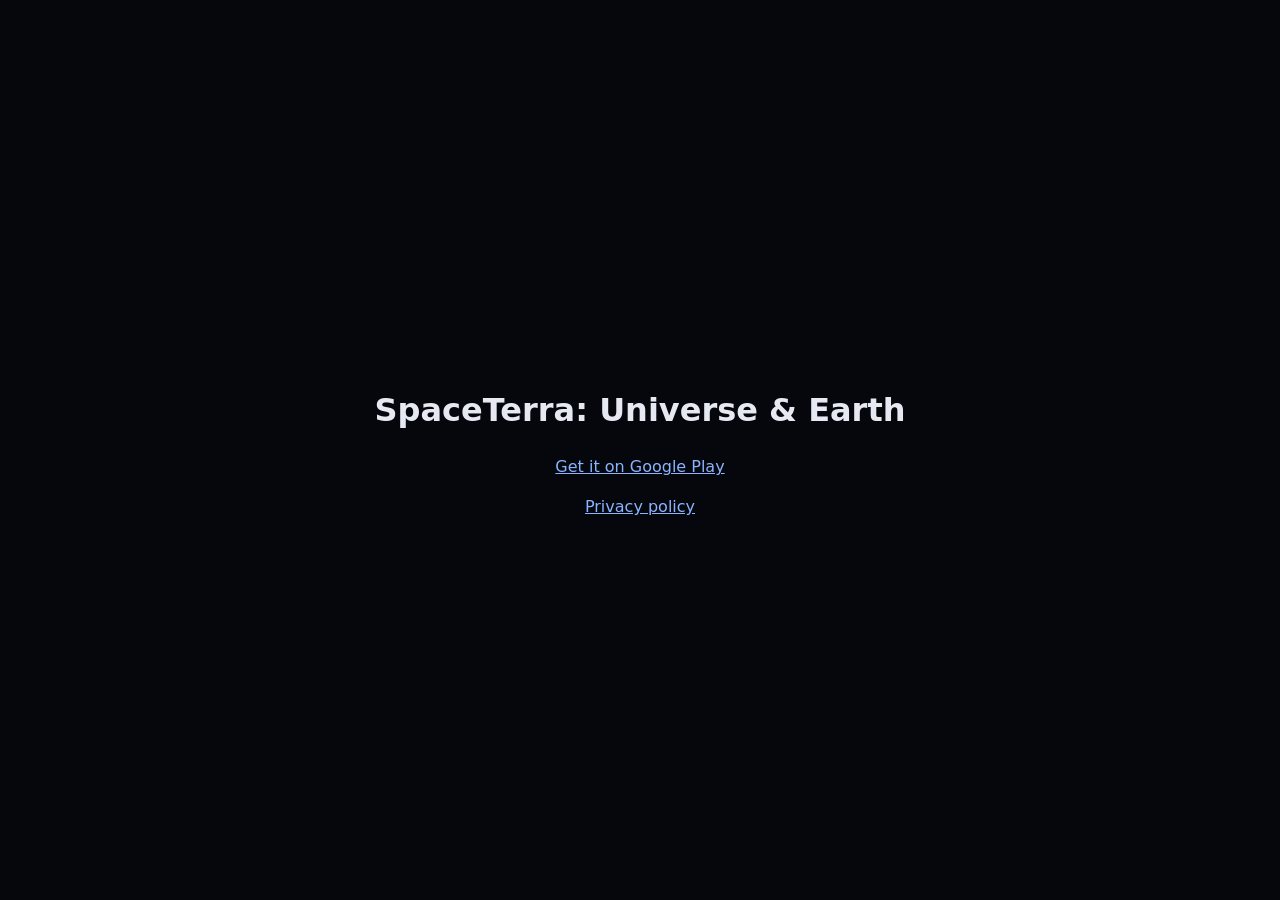
==== index.html @ e77c2082 "Placeholder site with app-ads.txt for AdMob and Meta Co-Authored-By: Claude Opus 5.5 <noreply@anthro" ====
<!doctype html>
<html lang="en">
<head>
  <meta charset="utf-8">
  <meta name="viewport" content="width=device-width, initial-scale=1">
  <title>SpaceTerra: Universe &amp; Earth</title>
  <meta name="description" content="SpaceTerra: an offline-first Android app about the universe and Earth.">
  <style>
    :root { color-scheme: dark; }
    body { margin: 0; min-height: 100vh; display: grid; place-items: center; padding: 16px; box-sizing: border-box;
           background: #05070d; color: #e6e9f2; font: 16px/1.5 system-ui, -apple-system, Roboto, sans-serif; text-align: center; }
    a { color: #8ab4ff; }
  </style>
</head>
<body>
  <main>
    <h1>SpaceTerra: Universe &amp; Earth</h1>
    <p><a href="https://play.google.com/store/apps/details?id=com.radustavila.spaceterra">Get it on Google Play</a></p>
    <p><a href="https://gist.github.com/RaduStavilaGG/9427cb681e3c1bd87744f597d89108ee">Privacy policy</a></p>
  </main>
</body>
</html>
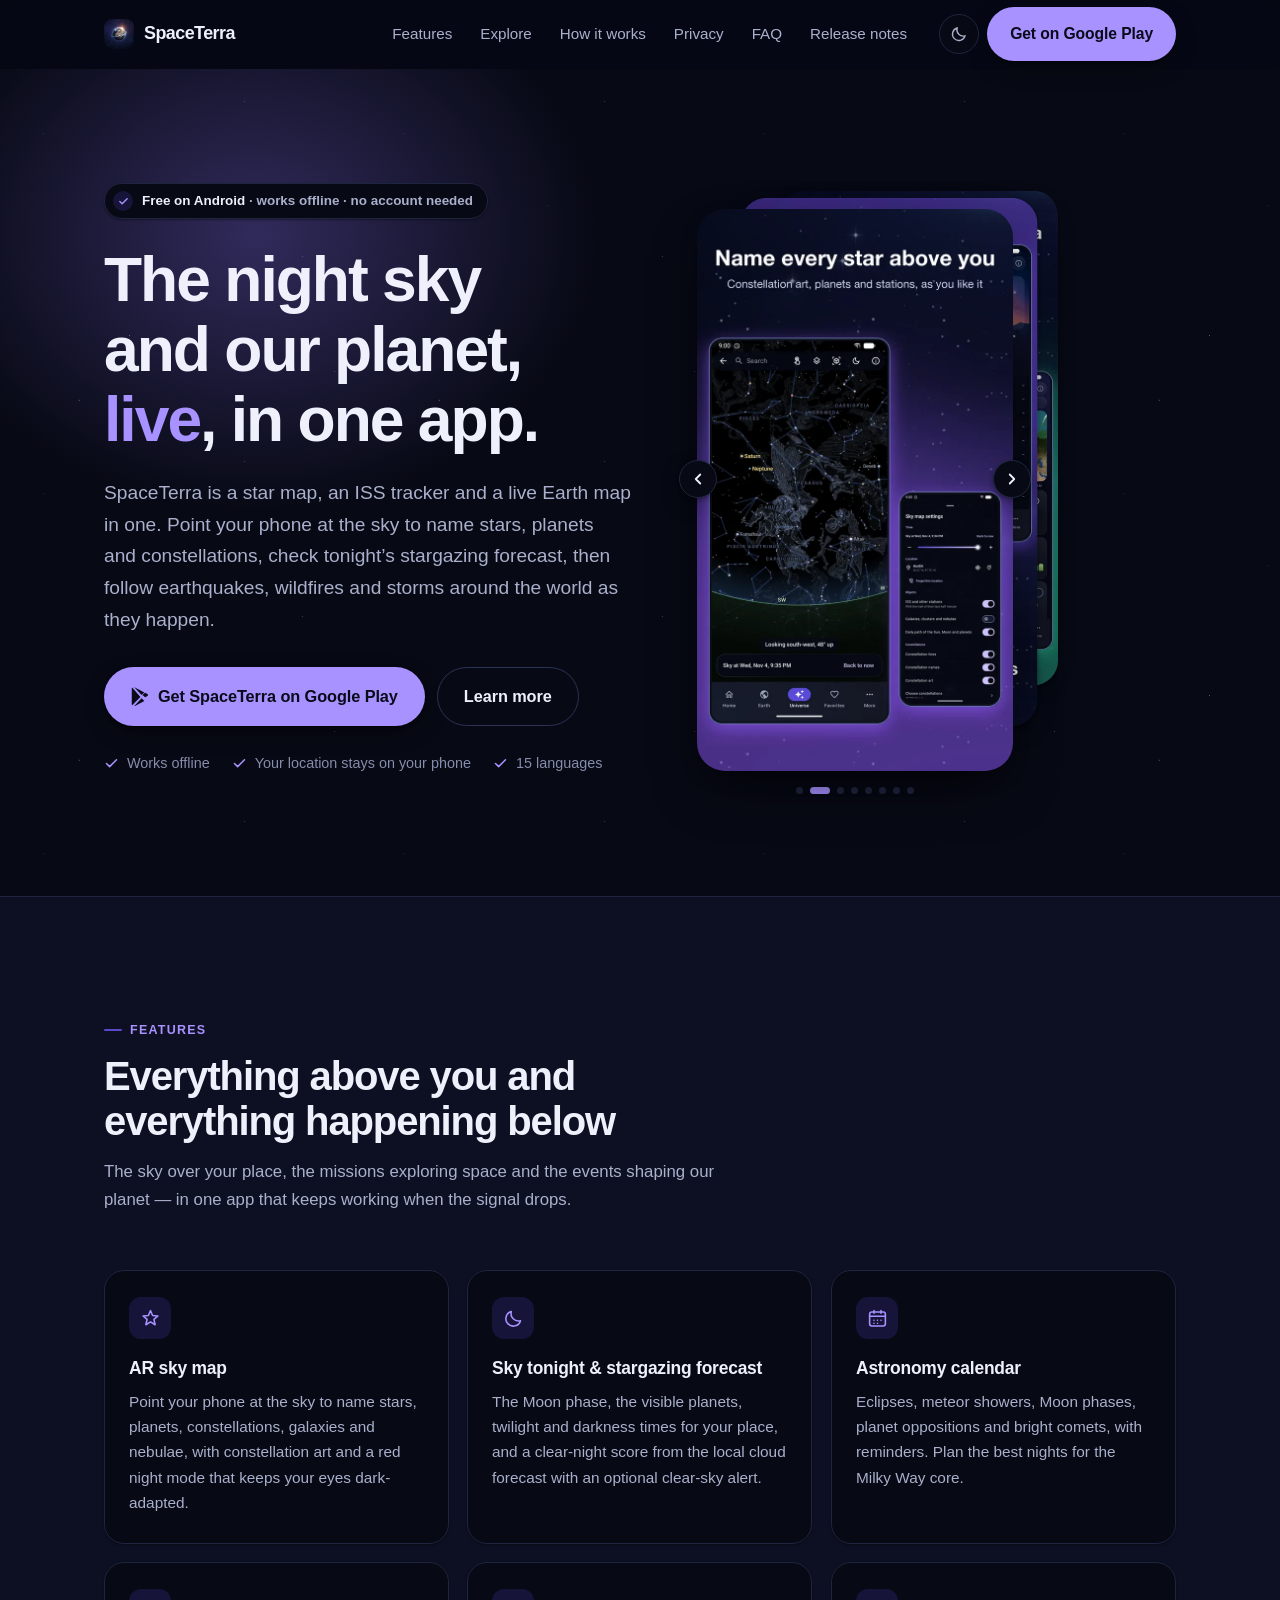
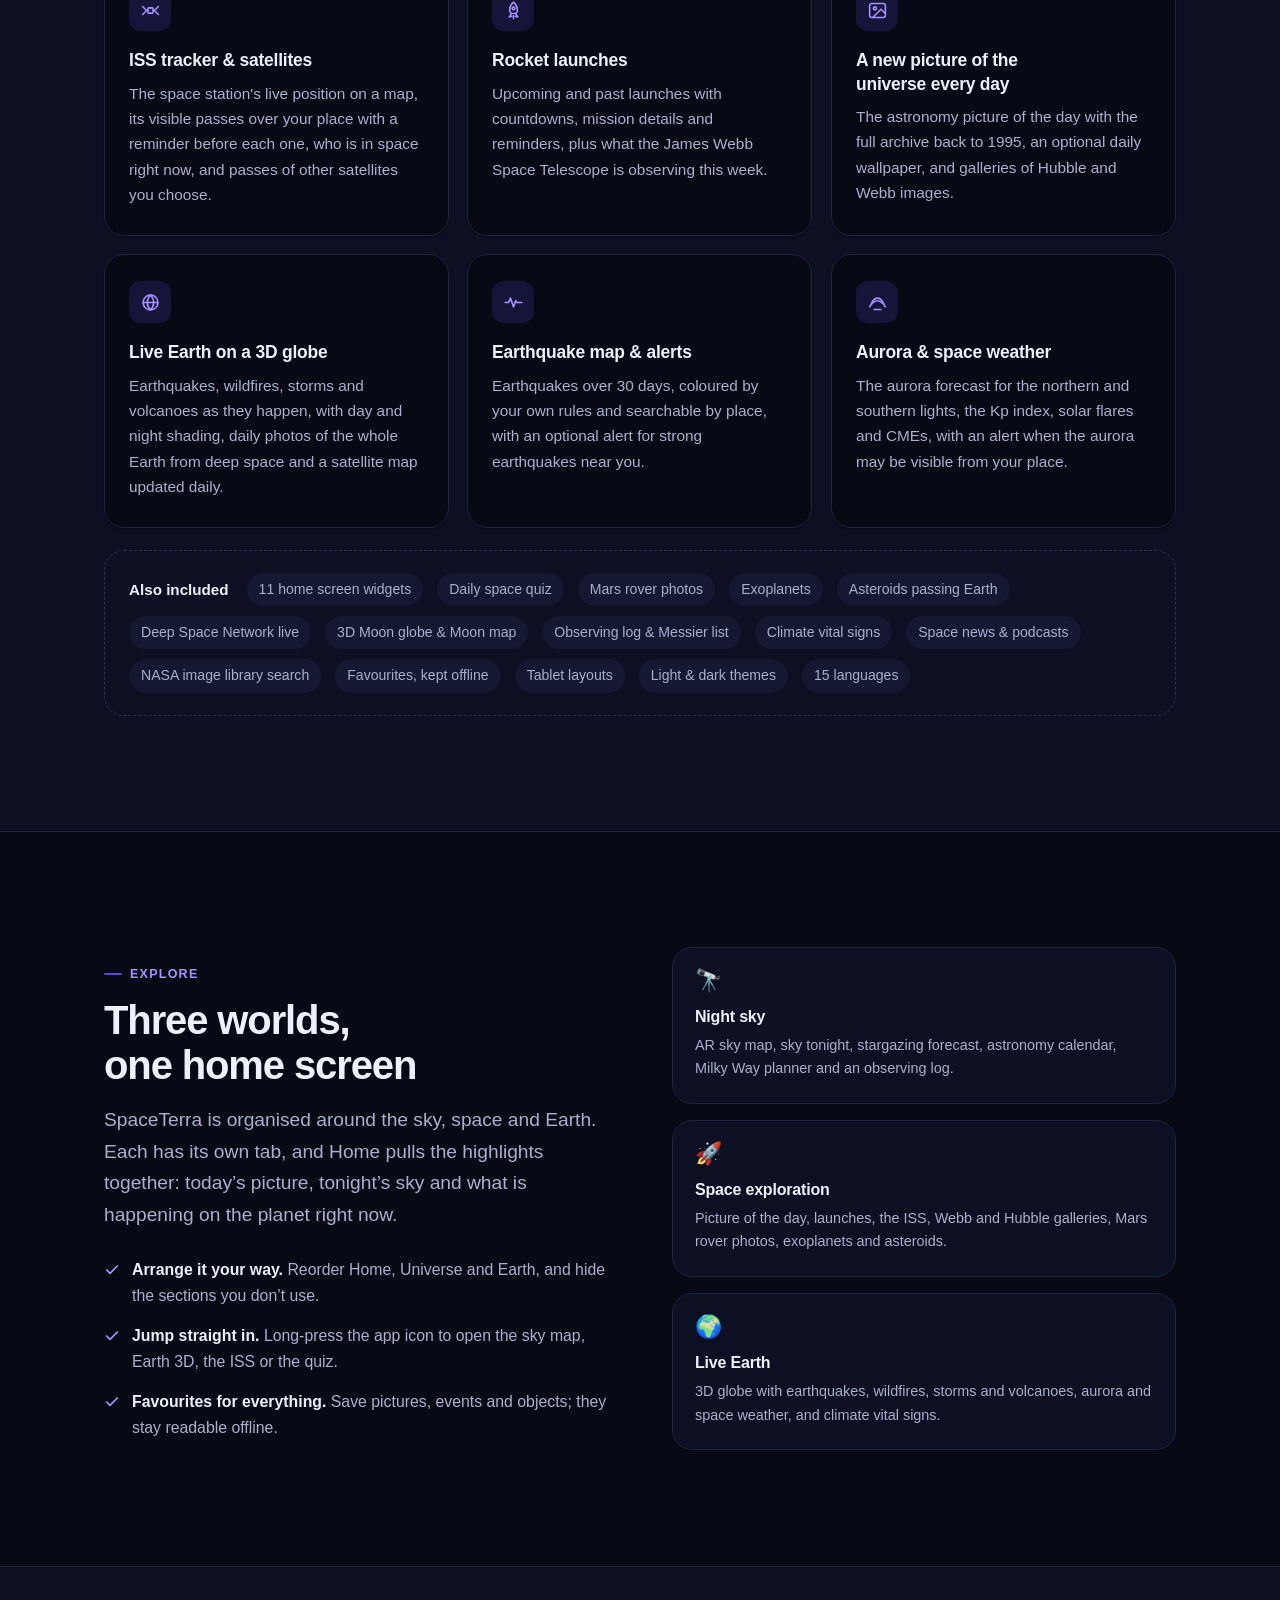
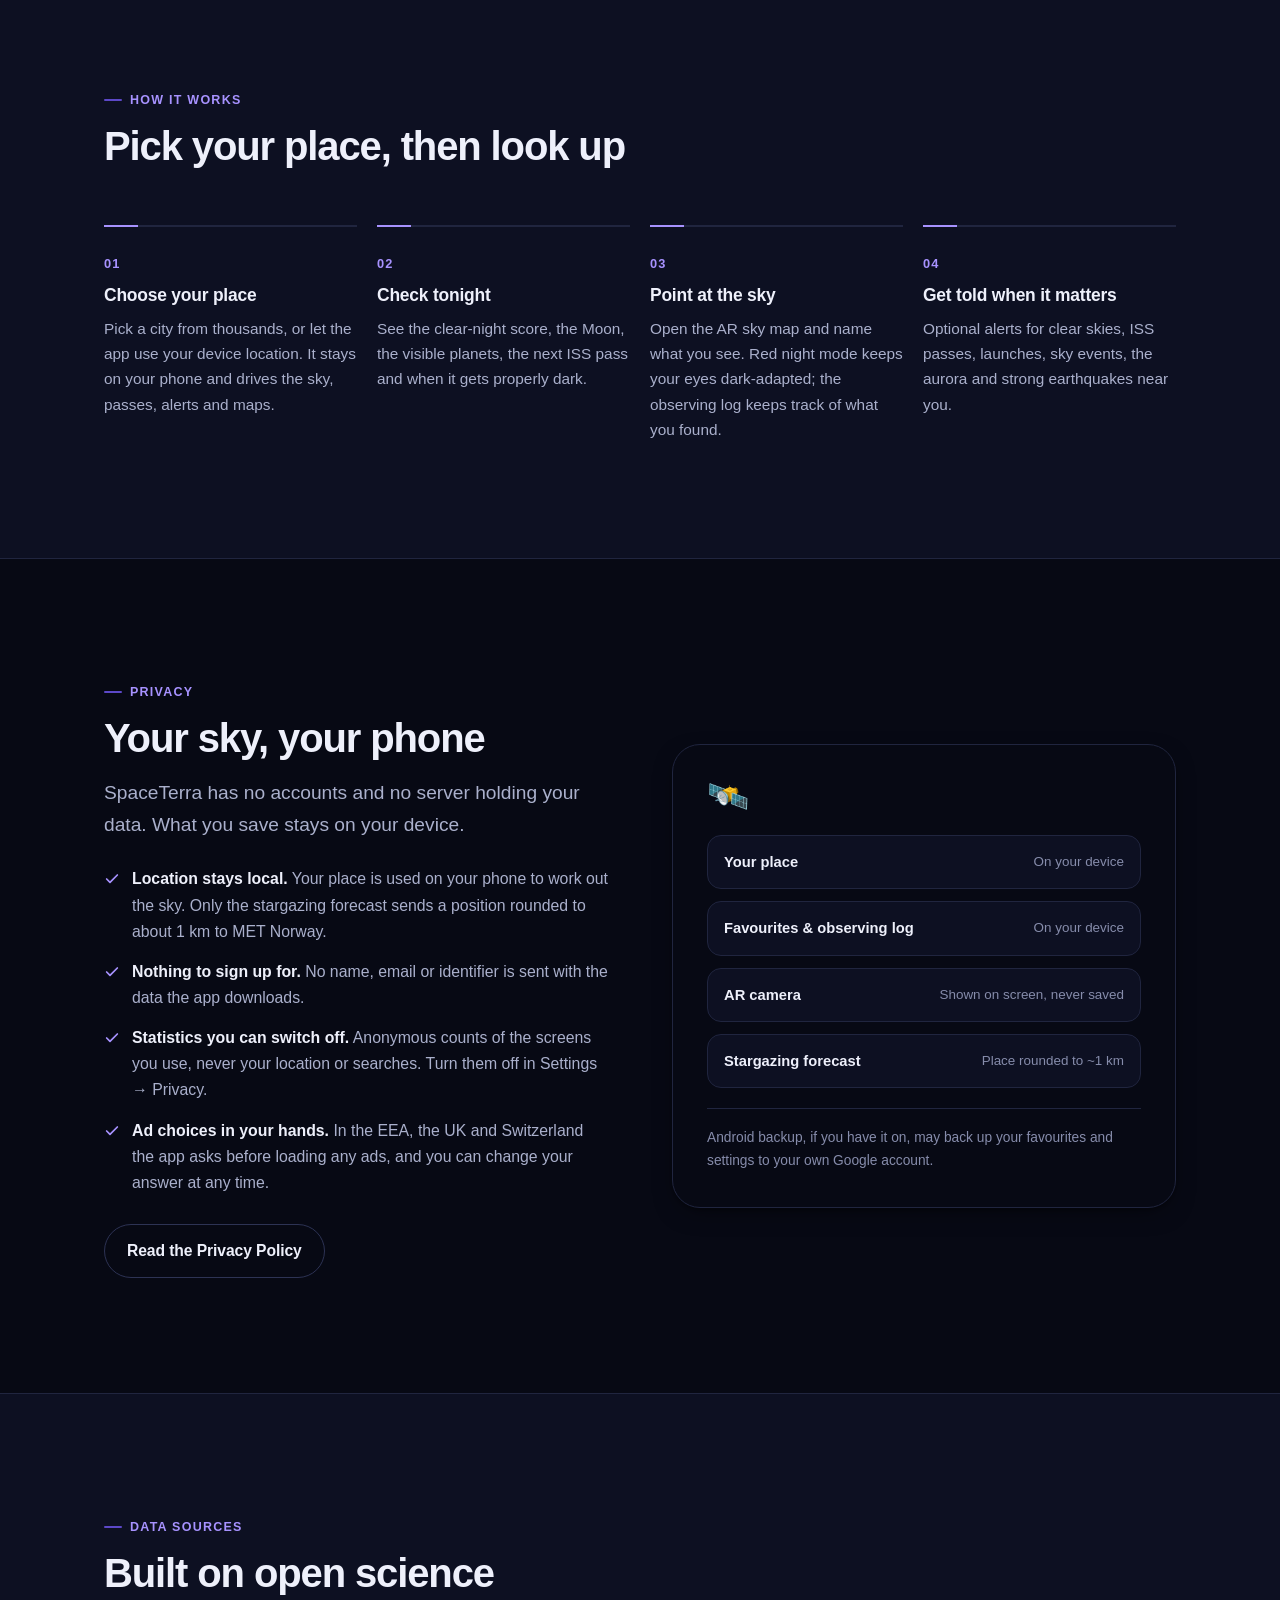
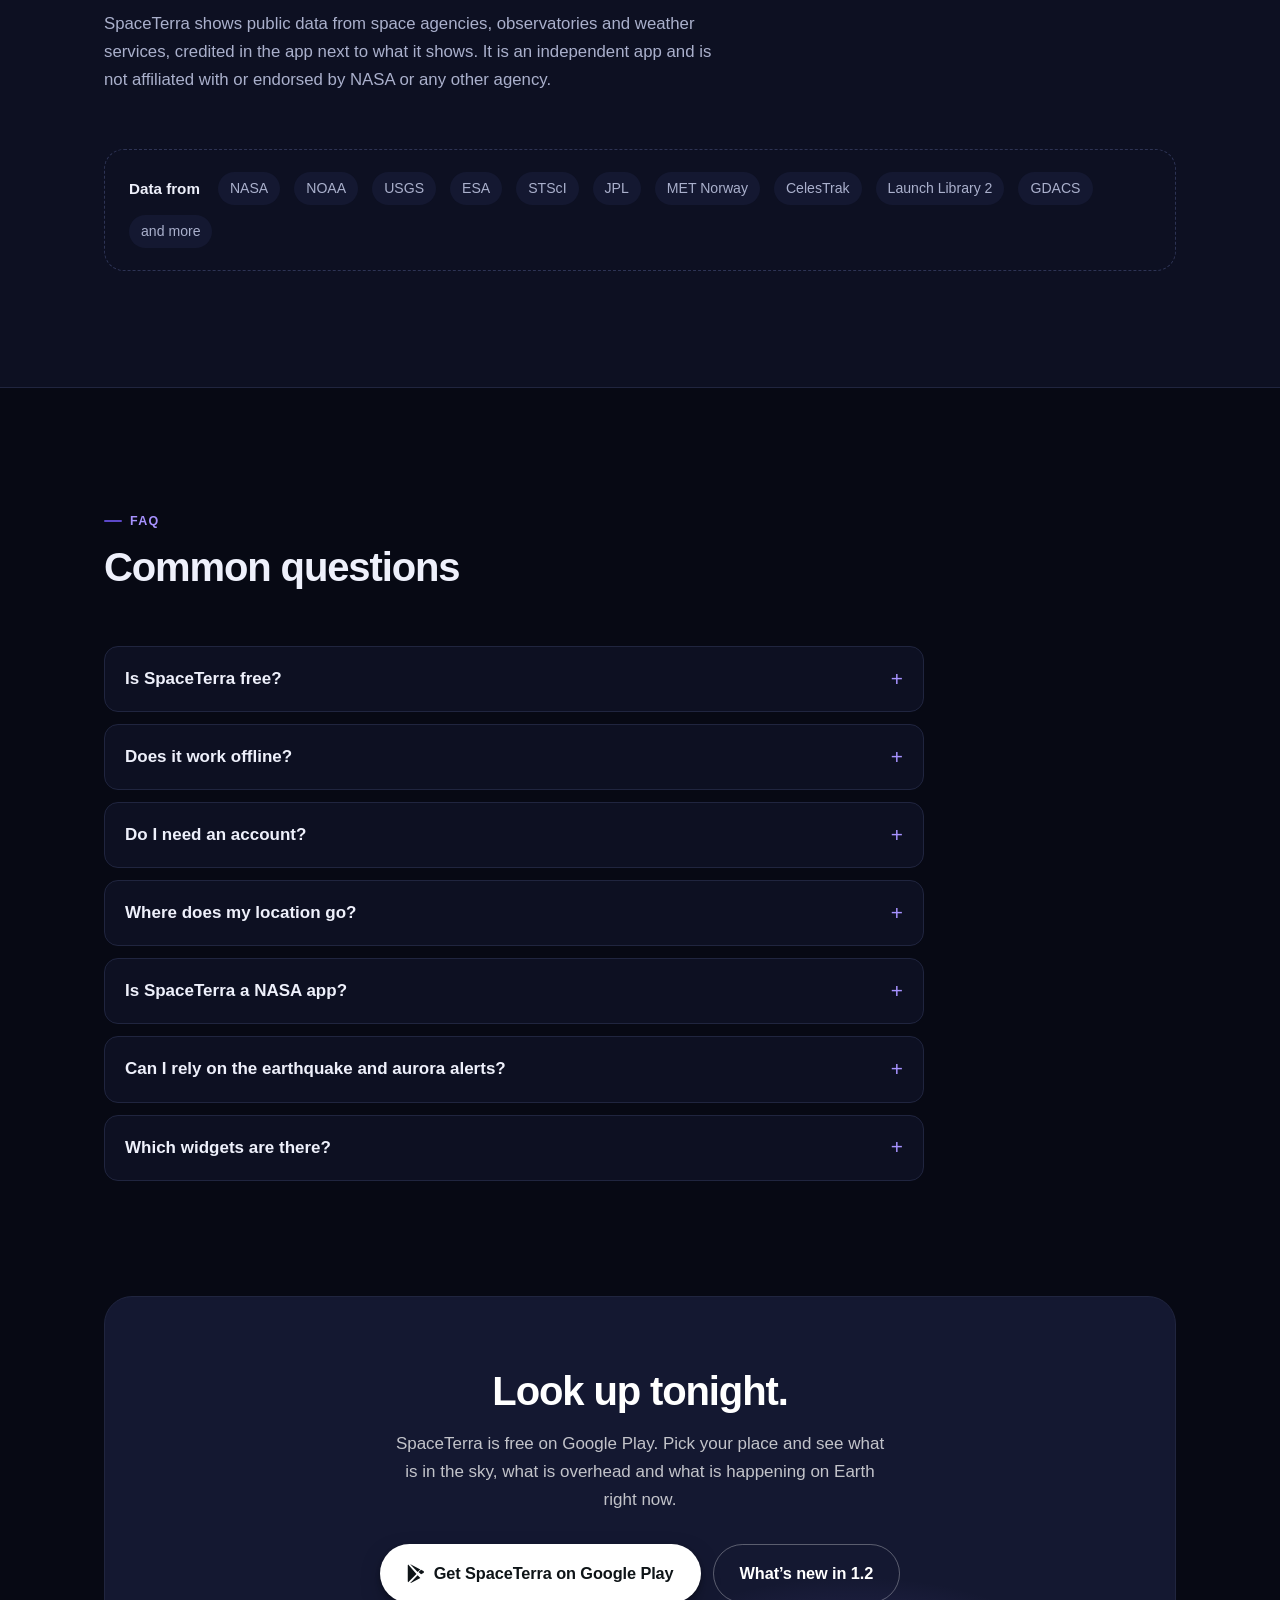
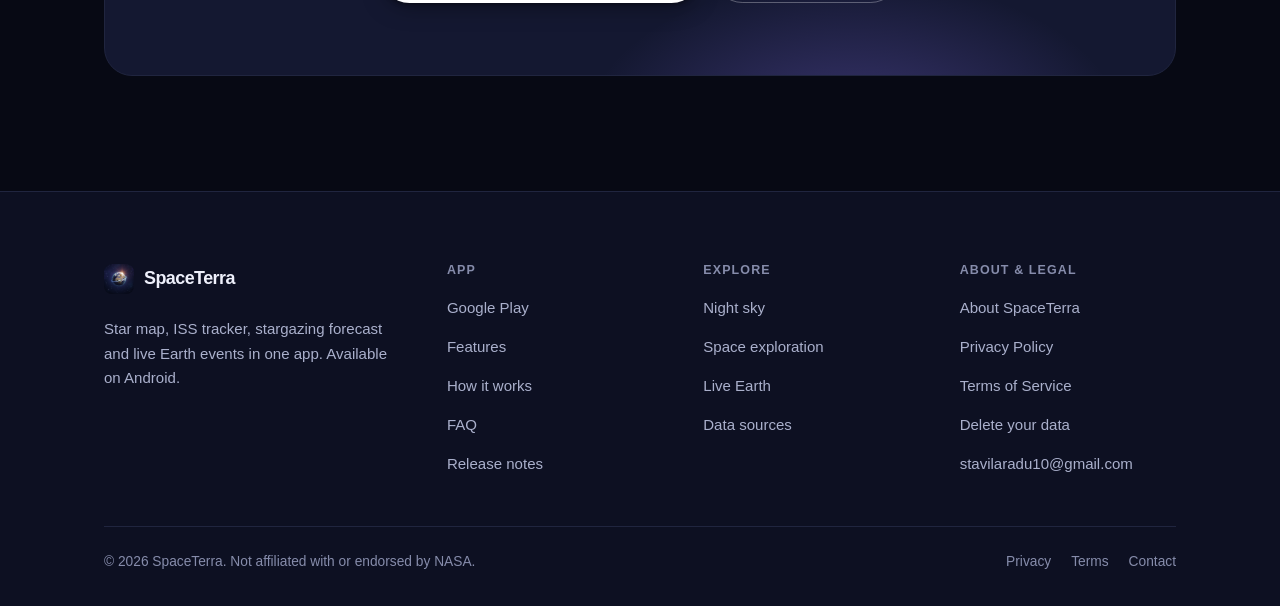
==== commit 6871cc1a: "Add SpaceTerra core site: home, legal pages, about, release notes Static site in the style of the Xp" ====
--- a/index.html
+++ b/index.html
@@ -1,22 +1,640 @@
 <!doctype html>
-<html lang="en">
+<html lang="en" data-theme="dark">
 <head>
-  <meta charset="utf-8">
-  <meta name="viewport" content="width=device-width, initial-scale=1">
-  <title>SpaceTerra: Universe &amp; Earth</title>
-  <meta name="description" content="SpaceTerra: an offline-first Android app about the universe and Earth.">
-  <style>
-    :root { color-scheme: dark; }
-    body { margin: 0; min-height: 100vh; display: grid; place-items: center; padding: 16px; box-sizing: border-box;
-           background: #05070d; color: #e6e9f2; font: 16px/1.5 system-ui, -apple-system, Roboto, sans-serif; text-align: center; }
-    a { color: #8ab4ff; }
-  </style>
+<meta charset="utf-8">
+<meta name="viewport" content="width=device-width, initial-scale=1">
+<title>SpaceTerra: Star Map, ISS Tracker &amp; Live Earth for Android</title>
+<meta name="description" content="SpaceTerra is a free Android app: AR star map, ISS tracker, stargazing forecast, rocket launches, aurora forecast and live earthquakes, wildfires and storms on a 3D globe. Works offline.">
+<link rel="canonical" href="https://radustavila.github.io/SpaceTerra-Web/">
+<meta name="theme-color" content="#070914">
+<meta name="robots" content="index, follow">
+
+<meta property="og:type" content="website">
+<meta property="og:site_name" content="SpaceTerra">
+<meta property="og:url" content="https://radustavila.github.io/SpaceTerra-Web/">
+<meta property="og:title" content="SpaceTerra: Star Map, ISS Tracker &amp; Live Earth for Android">
+<meta property="og:description" content="SpaceTerra is a free Android app: AR star map, ISS tracker, stargazing forecast, rocket launches, aurora forecast and live earthquakes, wildfires and storms on a 3D globe. Works offline.">
+<meta property="og:image" content="https://radustavila.github.io/SpaceTerra-Web/assets/img/spaceterra-icon-512.png">
+<meta name="twitter:card" content="summary">
+
+<link rel="icon" href="favicon.ico" sizes="48x48">
+<link rel="icon" href="assets/img/favicon-96.png" sizes="96x96" type="image/png">
+<link rel="icon" href="assets/img/favicon-48.png" sizes="48x48" type="image/png">
+<link rel="icon" href="assets/img/favicon-32.png" sizes="32x32" type="image/png">
+<link rel="icon" href="assets/img/spaceterra-icon-192.png" sizes="192x192">
+<link rel="apple-touch-icon" href="assets/img/apple-touch-icon.png">
+<link rel="manifest" href="site.webmanifest">
+<link rel="stylesheet" href="assets/css/styles.css?v=c41ffcbb">
+
+<script>
+  // Applied before first paint so there is no theme flash. Dark unless the
+  // visitor picked light with the toggle.
+  (function () {
+    try {
+      var saved = localStorage.getItem('spaceterra-theme');
+      document.documentElement.setAttribute('data-theme', saved === 'light' ? 'light' : 'dark');
+      document.documentElement.classList.add('js');
+    } catch (e) {}
+  })();
+</script>
+
+<script type="application/ld+json">
+{
+  "@context": "https://schema.org",
+  "@type": "SoftwareApplication",
+  "name": "SpaceTerra: Star Map & Earth",
+  "operatingSystem": "Android 8.0 or later",
+  "applicationCategory": "EducationalApplication",
+  "description": "Star map, ISS tracker, stargazing forecast, rocket launches and live Earth events in one offline-first Android app.",
+  "featureList": [
+    "AR sky map that names stars, planets, constellations, galaxies and nebulae",
+    "Sky tonight, stargazing forecast and astronomy calendar with reminders",
+    "Live ISS position, visible passes and other satellites",
+    "Astronomy picture of the day with the archive back to 1995",
+    "Rocket launches with countdowns and reminders",
+    "3D Earth globe with live earthquakes, wildfires, storms and volcanoes",
+    "Aurora forecast, Kp index and space weather",
+    "Home screen widgets and a daily space quiz",
+    "Works offline"
+  ],
+  "url": "https://radustavila.github.io/SpaceTerra-Web/",
+  "installUrl": "https://play.google.com/store/apps/details?id=com.radustavila.spaceterra",
+  "downloadUrl": "https://play.google.com/store/apps/details?id=com.radustavila.spaceterra",
+  "image": "https://radustavila.github.io/SpaceTerra-Web/assets/img/spaceterra-icon-512.png",
+  "offers": { "@type": "Offer", "price": "0", "priceCurrency": "USD" }
+}
+</script>
 </head>
+
 <body>
-  <main>
-    <h1>SpaceTerra: Universe &amp; Earth</h1>
-    <p><a href="https://play.google.com/store/apps/details?id=com.radustavila.spaceterra">Get it on Google Play</a></p>
-    <p><a href="https://gist.github.com/RaduStavilaGG/9427cb681e3c1bd87744f597d89108ee">Privacy policy</a></p>
-  </main>
+<a class="skip-link" href="#main">Skip to content</a>
+
+<header class="site-header">
+  <div class="wrap">
+    <nav class="nav" aria-label="Main">
+      <a class="brand" href="./">
+        <img src="assets/img/spaceterra-icon-192.png" alt="" width="30" height="30">
+        SpaceTerra
+      </a>
+
+      <ul class="nav-links">
+        <li><a href="./#features">Features</a></li>
+        <li><a href="./#explore">Explore</a></li>
+        <li><a href="./#how">How it works</a></li>
+        <li><a href="./#privacy">Privacy</a></li>
+        <li><a href="./#faq">FAQ</a></li>
+        <li><a href="./release-notes/">Release notes</a></li>
+      </ul>
+
+      <div class="nav-actions">
+        <button class="icon-btn theme-toggle" type="button" data-theme-toggle aria-pressed="true" aria-label="Switch to light theme">
+          <svg class="sun" width="18" height="18" viewBox="0 0 24 24" fill="none" stroke="currentColor" stroke-width="1.8" stroke-linecap="round" aria-hidden="true"><circle cx="12" cy="12" r="4.2"/><path d="M12 3v2M12 19v2M3 12h2M19 12h2M5.6 5.6l1.4 1.4M17 17l1.4 1.4M18.4 5.6L17 7M7 17l-1.4 1.4"/></svg>
+          <svg class="moon" width="18" height="18" viewBox="0 0 24 24" fill="none" stroke="currentColor" stroke-width="1.8" stroke-linecap="round" aria-hidden="true"><path d="M20 14.5A8.5 8.5 0 019.5 4a8.5 8.5 0 1010.5 10.5z"/></svg>
+        </button>
+
+        <button class="icon-btn nav-toggle" type="button" data-nav-toggle aria-expanded="false" aria-controls="nav-panel" aria-label="Open menu">
+          <svg width="18" height="18" viewBox="0 0 24 24" fill="none" stroke="currentColor" stroke-width="1.9" stroke-linecap="round" aria-hidden="true"><path d="M4 7h16M4 12h16M4 17h16"/></svg>
+        </button>
+
+        <a class="btn btn--primary" href="https://play.google.com/store/apps/details?id=com.radustavila.spaceterra" target="_blank" rel="noopener">Get on Google Play</a>
+      </div>
+    </nav>
+
+    <div class="nav-panel" id="nav-panel" data-open="false">
+      <ul>
+        <li><a href="./#features">Features</a></li>
+        <li><a href="./#explore">Explore</a></li>
+        <li><a href="./#how">How it works</a></li>
+        <li><a href="./#privacy">Your privacy</a></li>
+        <li><a href="./#faq">FAQ</a></li>
+        <li><a href="./release-notes/">Release notes</a></li>
+        <li><a href="./about/">About</a></li>
+        <li><a href="./privacy/">Privacy Policy</a></li>
+        <li><a href="./terms/">Terms of Service</a></li>
+      </ul>
+      <a class="btn btn--primary" href="https://play.google.com/store/apps/details?id=com.radustavila.spaceterra" target="_blank" rel="noopener">Get SpaceTerra on Google Play</a>
+    </div>
+  </div>
+</header>
+
+<main id="main">
+
+  <!-- Shown only for visitors redirected here from a URL that does not exist (see 404.html) -->
+  <div class="wrap" id="notfound" hidden>
+    <div class="notice" role="status">
+      <svg class="notice-icon" width="18" height="18" viewBox="0 0 24 24" fill="none" stroke="currentColor" stroke-width="2" stroke-linecap="round" aria-hidden="true"><circle cx="12" cy="12" r="9"/><path d="M12 8v4.5M12 16h.01"/></svg>
+      <p>
+        The page <code data-notfound-path></code> doesn’t exist — you’ve been redirected
+        to the home page.
+      </p>
+      <button class="notice-close" type="button" data-notfound-dismiss aria-label="Dismiss this message">
+        <svg width="15" height="15" viewBox="0 0 24 24" fill="none" stroke="currentColor" stroke-width="2.2" stroke-linecap="round" aria-hidden="true"><path d="M6 6l12 12M18 6L6 18"/></svg>
+      </button>
+    </div>
+  </div>
+
+  <!-- ================= HERO ================= -->
+  <section class="hero">
+    <div class="wrap">
+      <div class="hero-grid">
+        <div>
+          <span class="pill">
+            <span class="dot" aria-hidden="true">
+              <svg width="11" height="11" viewBox="0 0 24 24" fill="none" stroke="currentColor" stroke-width="3" stroke-linecap="round" stroke-linejoin="round"><path d="M20 6L9 17l-5-5"/></svg>
+            </span>
+            <span><b>Free on Android</b> · works offline · no account needed</span>
+          </span>
+
+          <h1>The night sky and our planet, <em>live</em>, in one app.</h1>
+
+          <p class="lede">
+            SpaceTerra is a star map, an ISS tracker and a live Earth map in one. Point
+            your phone at the sky to name stars, planets and constellations, check
+            tonight’s stargazing forecast, then follow earthquakes, wildfires and storms
+            around the world as they happen.
+          </p>
+
+          <div class="btn-row">
+            <a class="btn btn--primary btn--lg" href="https://play.google.com/store/apps/details?id=com.radustavila.spaceterra" target="_blank" rel="noopener">
+              <svg width="17" height="19" viewBox="0 0 24 27" fill="currentColor" aria-hidden="true"><path d="M1.6.6a2 2 0 00-.6 1.4v22.6a2 2 0 00.6 1.4l11.7-11.7L1.6.6zM15 15.9l3.9 3.9-13.4 7.1a1.9 1.9 0 01-1 .1L15 15.9zM19.9 8.3l3.4 1.8c1 .6 1 2.2 0 2.8l-3.4 1.8-3.6-3.2 3.6-3.2zM4.5.4a1.9 1.9 0 011 .2l13.4 7.1L15 11.4 4.5.4z"/></svg>
+              Get SpaceTerra on Google Play
+            </a>
+            <a class="btn btn--ghost btn--lg" href="#features">Learn more</a>
+          </div>
+
+          <ul class="hero-meta">
+            <li>
+              <svg width="15" height="15" viewBox="0 0 24 24" fill="none" stroke="currentColor" stroke-width="2.4" stroke-linecap="round" stroke-linejoin="round" aria-hidden="true"><path d="M20 6L9 17l-5-5"/></svg>
+              Works offline
+            </li>
+            <li>
+              <svg width="15" height="15" viewBox="0 0 24 24" fill="none" stroke="currentColor" stroke-width="2.4" stroke-linecap="round" stroke-linejoin="round" aria-hidden="true"><path d="M20 6L9 17l-5-5"/></svg>
+              Your location stays on your phone
+            </li>
+            <li>
+              <svg width="15" height="15" viewBox="0 0 24 24" fill="none" stroke="currentColor" stroke-width="2.4" stroke-linecap="round" stroke-linejoin="round" aria-hidden="true"><path d="M20 6L9 17l-5-5"/></svg>
+              15 languages
+            </li>
+          </ul>
+        </div>
+
+        <!-- App screenshots carousel -->
+        <div class="showcase" data-showcase>
+          <ul class="showcase-track" data-showcase-track>
+            <li class="showcase-slide">
+              <img src="assets/img/screenshots/home.webp" width="640" height="1138" alt="Home screen with Earth today, live events on Earth, sky tonight and quick actions" loading="eager">
+            </li>
+            <li class="showcase-slide">
+              <img src="assets/img/screenshots/sky-map.webp" width="640" height="1138" alt="Sky map naming stars, planets and constellations, with its settings sheet" loading="lazy">
+            </li>
+            <li class="showcase-slide">
+              <img src="assets/img/screenshots/night-sky.webp" width="640" height="1138" alt="Sky tonight with the stargazing forecast, twilight times, Moon phase and the Milky Way planner" loading="lazy">
+            </li>
+            <li class="showcase-slide">
+              <img src="assets/img/screenshots/iss-aurora.webp" width="640" height="1138" alt="ISS tracker with the station's position and passes, next to the aurora and space weather screen" loading="lazy">
+            </li>
+            <li class="showcase-slide">
+              <img src="assets/img/screenshots/earth-3d.webp" width="640" height="1138" alt="3D Earth globe with live wildfires, storms and earthquakes, and a typhoon's details" loading="lazy">
+            </li>
+            <li class="showcase-slide">
+              <img src="assets/img/screenshots/earthquakes.webp" width="640" height="1138" alt="Live Earth events list of recent earthquakes, searchable by place" loading="lazy">
+            </li>
+            <li class="showcase-slide">
+              <img src="assets/img/screenshots/launches.webp" width="640" height="1138" alt="Upcoming rocket launches with countdowns, and asteroids passing Earth" loading="lazy">
+            </li>
+            <li class="showcase-slide">
+              <img src="assets/img/screenshots/galleries.webp" width="640" height="1138" alt="Universe galleries of Hubble and Webb galaxies, nebulae and black holes" loading="lazy">
+            </li>
+          </ul>
+
+          <button type="button" class="showcase-arrow showcase-arrow--prev" data-showcase-prev aria-label="Previous screenshot">
+            <svg width="18" height="18" viewBox="0 0 24 24" fill="none" stroke="currentColor" stroke-width="2.4" stroke-linecap="round" stroke-linejoin="round"><path d="M15 18l-6-6 6-6"/></svg>
+          </button>
+          <button type="button" class="showcase-arrow showcase-arrow--next" data-showcase-next aria-label="Next screenshot">
+            <svg width="18" height="18" viewBox="0 0 24 24" fill="none" stroke="currentColor" stroke-width="2.4" stroke-linecap="round" stroke-linejoin="round"><path d="M9 18l6-6-6-6"/></svg>
+          </button>
+
+          <div class="showcase-dots" data-showcase-dots role="tablist" aria-label="Screenshot navigation"></div>
+        </div>
+      </div>
+    </div>
+  </section>
+
+  <!-- ================= FEATURES ================= -->
+  <section class="section section--tint" id="features">
+    <div class="wrap">
+      <div class="section-head reveal">
+        <span class="eyebrow">Features</span>
+        <h2>Everything above you and everything happening below</h2>
+        <p>
+          The sky over your place, the missions exploring space and the events shaping
+          our planet — in one app that keeps working when the signal drops.
+        </p>
+      </div>
+
+      <div class="grid">
+        <article class="card reveal">
+          <div class="card-icon" aria-hidden="true">
+            <svg width="21" height="21" viewBox="0 0 24 24" fill="none" stroke="currentColor" stroke-width="1.8" stroke-linecap="round" stroke-linejoin="round"><path d="M12 3l2.4 5.6 6.1.5-4.6 4 1.4 6-5.3-3.2-5.3 3.2 1.4-6-4.6-4 6.1-.5z"/></svg>
+          </div>
+          <h3>AR sky map</h3>
+          <p>Point your phone at the sky to name stars, planets, constellations, galaxies and nebulae, with constellation art and a red night mode that keeps your eyes dark-adapted.</p>
+        </article>
+
+        <article class="card reveal">
+          <div class="card-icon" aria-hidden="true">
+            <svg width="21" height="21" viewBox="0 0 24 24" fill="none" stroke="currentColor" stroke-width="1.8" stroke-linecap="round" stroke-linejoin="round"><path d="M20 14.5A8.5 8.5 0 019.5 4a8.5 8.5 0 1010.5 10.5z"/></svg>
+          </div>
+          <h3>Sky tonight &amp; stargazing forecast</h3>
+          <p>The Moon phase, the visible planets, twilight and darkness times for your place, and a clear-night score from the local cloud forecast with an optional clear-sky alert.</p>
+        </article>
+
+        <article class="card reveal">
+          <div class="card-icon" aria-hidden="true">
+            <svg width="21" height="21" viewBox="0 0 24 24" fill="none" stroke="currentColor" stroke-width="1.8" stroke-linecap="round" stroke-linejoin="round"><rect x="3" y="4.5" width="18" height="16" rx="2.5"/><path d="M3 9.5h18M8 3v3M16 3v3"/><path d="M8 14h.01M12 14h.01M16 14h.01M8 17.5h.01M12 17.5h.01"/></svg>
+          </div>
+          <h3>Astronomy calendar</h3>
+          <p>Eclipses, meteor showers, Moon phases, planet oppositions and bright comets, with reminders. Plan the best nights for the Milky Way core.</p>
+        </article>
+
+        <article class="card reveal">
+          <div class="card-icon" aria-hidden="true">
+            <svg width="21" height="21" viewBox="0 0 24 24" fill="none" stroke="currentColor" stroke-width="1.8" stroke-linecap="round" stroke-linejoin="round"><rect x="9" y="9" width="6" height="6" rx="1"/><path d="M3 7.5l4.5 4.5L3 16.5M21 7.5L16.5 12l4.5 4.5M7.5 12H9M15 12h1.5"/></svg>
+          </div>
+          <h3>ISS tracker &amp; satellites</h3>
+          <p>The space station's live position on a map, its visible passes over your place with a reminder before each one, who is in space right now, and passes of other satellites you choose.</p>
+        </article>
+
+        <article class="card reveal">
+          <div class="card-icon" aria-hidden="true">
+            <svg width="21" height="21" viewBox="0 0 24 24" fill="none" stroke="currentColor" stroke-width="1.8" stroke-linecap="round" stroke-linejoin="round"><path d="M12 2.5c3 2.5 4.5 6 4.5 10l-2 3h-5l-2-3c0-4 1.5-7.5 4.5-10z"/><circle cx="12" cy="9.5" r="1.6"/><path d="M9.5 15.5L7 19.5l3-1M14.5 15.5l2.5 4-3-1M12 18v3.5"/></svg>
+          </div>
+          <h3>Rocket launches</h3>
+          <p>Upcoming and past launches with countdowns, mission details and reminders, plus what the James Webb Space Telescope is observing this week.</p>
+        </article>
+
+        <article class="card reveal">
+          <div class="card-icon" aria-hidden="true">
+            <svg width="21" height="21" viewBox="0 0 24 24" fill="none" stroke="currentColor" stroke-width="1.8" stroke-linecap="round" stroke-linejoin="round"><rect x="3" y="4" width="18" height="16" rx="2.5"/><circle cx="9" cy="9.5" r="1.8"/><path d="M21 15.5l-5-5-9.5 9.5"/></svg>
+          </div>
+          <h3>A new picture of the universe every day</h3>
+          <p>The astronomy picture of the day with the full archive back to 1995, an optional daily wallpaper, and galleries of Hubble and Webb images.</p>
+        </article>
+
+        <article class="card reveal">
+          <div class="card-icon" aria-hidden="true">
+            <svg width="21" height="21" viewBox="0 0 24 24" fill="none" stroke="currentColor" stroke-width="1.8" stroke-linecap="round" stroke-linejoin="round"><circle cx="12" cy="12" r="8.5"/><path d="M3.5 12h17M12 3.5c2.4 2.4 3.6 5.2 3.6 8.5s-1.2 6.1-3.6 8.5c-2.4-2.4-3.6-5.2-3.6-8.5s1.2-6.1 3.6-8.5z"/></svg>
+          </div>
+          <h3>Live Earth on a 3D globe</h3>
+          <p>Earthquakes, wildfires, storms and volcanoes as they happen, with day and night shading, daily photos of the whole Earth from deep space and a satellite map updated daily.</p>
+        </article>
+
+        <article class="card reveal">
+          <div class="card-icon" aria-hidden="true">
+            <svg width="21" height="21" viewBox="0 0 24 24" fill="none" stroke="currentColor" stroke-width="1.8" stroke-linecap="round" stroke-linejoin="round"><path d="M2.5 12h4l2-5 3.5 10 2.5-7 1.5 2h5.5"/></svg>
+          </div>
+          <h3>Earthquake map &amp; alerts</h3>
+          <p>Earthquakes over 30 days, coloured by your own rules and searchable by place, with an optional alert for strong earthquakes near you.</p>
+        </article>
+
+        <article class="card reveal">
+          <div class="card-icon" aria-hidden="true">
+            <svg width="21" height="21" viewBox="0 0 24 24" fill="none" stroke="currentColor" stroke-width="1.8" stroke-linecap="round" stroke-linejoin="round"><path d="M3 17c3-5 6-7 9-7s6 2 9 7"/><path d="M5 13c2-4 4.5-6 7-6s5 2 7 6"/><path d="M8 20h8"/></svg>
+          </div>
+          <h3>Aurora &amp; space weather</h3>
+          <p>The aurora forecast for the northern and southern lights, the Kp index, solar flares and CMEs, with an alert when the aurora may be visible from your place.</p>
+        </article>
+      </div>
+
+      <div class="extras reveal">
+        <strong>Also included</strong>
+        <span>11 home screen widgets</span>
+        <span>Daily space quiz</span>
+        <span>Mars rover photos</span>
+        <span>Exoplanets</span>
+        <span>Asteroids passing Earth</span>
+        <span>Deep Space Network live</span>
+        <span>3D Moon globe &amp; Moon map</span>
+        <span>Observing log &amp; Messier list</span>
+        <span>Climate vital signs</span>
+        <span>Space news &amp; podcasts</span>
+        <span>NASA image library search</span>
+        <span>Favourites, kept offline</span>
+        <span>Tablet layouts</span>
+        <span>Light &amp; dark themes</span>
+        <span>15 languages</span>
+      </div>
+    </div>
+  </section>
+
+  <!-- ================= EXPLORE ================= -->
+  <section class="section" id="explore">
+    <div class="wrap">
+      <div class="split">
+        <div class="reveal">
+          <span class="eyebrow">Explore</span>
+          <h2>Three worlds, one home screen</h2>
+          <p class="lede" style="margin-top:16px">
+            SpaceTerra is organised around the sky, space and Earth. Each has its own
+            tab, and Home pulls the highlights together: today’s picture, tonight’s sky
+            and what is happening on the planet right now.
+          </p>
+
+          <ul class="checks">
+            <li>
+              <svg width="16" height="16" viewBox="0 0 24 24" fill="none" stroke="currentColor" stroke-width="2.6" stroke-linecap="round" stroke-linejoin="round" aria-hidden="true"><path d="M20 6L9 17l-5-5"/></svg>
+              <span><b>Arrange it your way.</b> Reorder Home, Universe and Earth, and hide the sections you don’t use.</span>
+            </li>
+            <li>
+              <svg width="16" height="16" viewBox="0 0 24 24" fill="none" stroke="currentColor" stroke-width="2.6" stroke-linecap="round" stroke-linejoin="round" aria-hidden="true"><path d="M20 6L9 17l-5-5"/></svg>
+              <span><b>Jump straight in.</b> Long-press the app icon to open the sky map, Earth 3D, the ISS or the quiz.</span>
+            </li>
+            <li>
+              <svg width="16" height="16" viewBox="0 0 24 24" fill="none" stroke="currentColor" stroke-width="2.6" stroke-linecap="round" stroke-linejoin="round" aria-hidden="true"><path d="M20 6L9 17l-5-5"/></svg>
+              <span><b>Favourites for everything.</b> Save pictures, events and objects; they stay readable offline.</span>
+            </li>
+          </ul>
+        </div>
+
+        <div class="cases reveal">
+          <article class="case" id="sky">
+            <div class="glyph" aria-hidden="true">🔭</div>
+            <h3>Night sky</h3>
+            <p>AR sky map, sky tonight, stargazing forecast, astronomy calendar, Milky Way planner and an observing log.</p>
+          </article>
+          <article class="case" id="space">
+            <div class="glyph" aria-hidden="true">🚀</div>
+            <h3>Space exploration</h3>
+            <p>Picture of the day, launches, the ISS, Webb and Hubble galleries, Mars rover photos, exoplanets and asteroids.</p>
+          </article>
+          <article class="case" id="earth">
+            <div class="glyph" aria-hidden="true">🌍</div>
+            <h3>Live Earth</h3>
+            <p>3D globe with earthquakes, wildfires, storms and volcanoes, aurora and space weather, and climate vital signs.</p>
+          </article>
+        </div>
+      </div>
+    </div>
+  </section>
+
+  <!-- ================= HOW IT WORKS ================= -->
+  <section class="section section--tint" id="how">
+    <div class="wrap">
+      <div class="section-head reveal">
+        <span class="eyebrow">How it works</span>
+        <h2>Pick your place, then look up</h2>
+      </div>
+
+      <div class="steps">
+        <div class="step reveal">
+          <span class="num"></span>
+          <h3>Choose your place</h3>
+          <p>Pick a city from thousands, or let the app use your device location. It stays on your phone and drives the sky, passes, alerts and maps.</p>
+        </div>
+        <div class="step reveal">
+          <span class="num"></span>
+          <h3>Check tonight</h3>
+          <p>See the clear-night score, the Moon, the visible planets, the next ISS pass and when it gets properly dark.</p>
+        </div>
+        <div class="step reveal">
+          <span class="num"></span>
+          <h3>Point at the sky</h3>
+          <p>Open the AR sky map and name what you see. Red night mode keeps your eyes dark-adapted; the observing log keeps track of what you found.</p>
+        </div>
+        <div class="step reveal">
+          <span class="num"></span>
+          <h3>Get told when it matters</h3>
+          <p>Optional alerts for clear skies, ISS passes, launches, sky events, the aurora and strong earthquakes near you.</p>
+        </div>
+      </div>
+    </div>
+  </section>
+
+  <!-- ================= PRIVACY ================= -->
+  <section class="section" id="privacy">
+    <div class="wrap">
+      <div class="split">
+        <div class="reveal">
+          <span class="eyebrow">Privacy</span>
+          <h2>Your sky, your phone</h2>
+          <p class="lede" style="margin-top:16px">
+            SpaceTerra has no accounts and no server holding your data. What you save
+            stays on your device.
+          </p>
+
+          <ul class="checks">
+            <li>
+              <svg width="16" height="16" viewBox="0 0 24 24" fill="none" stroke="currentColor" stroke-width="2.6" stroke-linecap="round" stroke-linejoin="round" aria-hidden="true"><path d="M20 6L9 17l-5-5"/></svg>
+              <span><b>Location stays local.</b> Your place is used on your phone to work out the sky. Only the stargazing forecast sends a position rounded to about 1 km to MET Norway.</span>
+            </li>
+            <li>
+              <svg width="16" height="16" viewBox="0 0 24 24" fill="none" stroke="currentColor" stroke-width="2.6" stroke-linecap="round" stroke-linejoin="round" aria-hidden="true"><path d="M20 6L9 17l-5-5"/></svg>
+              <span><b>Nothing to sign up for.</b> No name, email or identifier is sent with the data the app downloads.</span>
+            </li>
+            <li>
+              <svg width="16" height="16" viewBox="0 0 24 24" fill="none" stroke="currentColor" stroke-width="2.6" stroke-linecap="round" stroke-linejoin="round" aria-hidden="true"><path d="M20 6L9 17l-5-5"/></svg>
+              <span><b>Statistics you can switch off.</b> Anonymous counts of the screens you use, never your location or searches. Turn them off in Settings → Privacy.</span>
+            </li>
+            <li>
+              <svg width="16" height="16" viewBox="0 0 24 24" fill="none" stroke="currentColor" stroke-width="2.6" stroke-linecap="round" stroke-linejoin="round" aria-hidden="true"><path d="M20 6L9 17l-5-5"/></svg>
+              <span><b>Ad choices in your hands.</b> In the EEA, the UK and Switzerland the app asks before loading any ads, and you can change your answer at any time.</span>
+            </li>
+          </ul>
+
+          <div class="btn-row" style="margin-top:28px">
+            <a class="btn btn--ghost" href="privacy/">Read the Privacy Policy</a>
+          </div>
+        </div>
+
+        <div class="info-panel reveal">
+          <div class="glyph" aria-hidden="true">🛰️</div>
+          <div class="info-flow">
+            <div class="info-row">
+              <span class="k">Your place</span>
+              <span class="v">On your device</span>
+            </div>
+            <div class="info-row">
+              <span class="k">Favourites &amp; observing log</span>
+              <span class="v">On your device</span>
+            </div>
+            <div class="info-row">
+              <span class="k">AR camera</span>
+              <span class="v">Shown on screen, never saved</span>
+            </div>
+            <div class="info-row">
+              <span class="k">Stargazing forecast</span>
+              <span class="v">Place rounded to ~1 km</span>
+            </div>
+          </div>
+
+          <p class="info-note">
+            Android backup, if you have it on, may back up your favourites and
+            settings to your own Google account.
+          </p>
+        </div>
+      </div>
+    </div>
+  </section>
+
+  <!-- ================= DATA SOURCES ================= -->
+  <section class="section section--tint" id="sources">
+    <div class="wrap">
+      <div class="section-head reveal">
+        <span class="eyebrow">Data sources</span>
+        <h2>Built on open science</h2>
+        <p>
+          SpaceTerra shows public data from space agencies, observatories and weather
+          services, credited in the app next to what it shows. It is an independent app
+          and is not affiliated with or endorsed by NASA or any other agency.
+        </p>
+      </div>
+
+      <div class="extras reveal">
+        <strong>Data from</strong>
+        <span>NASA</span>
+        <span>NOAA</span>
+        <span>USGS</span>
+        <span>ESA</span>
+        <span>STScI</span>
+        <span>JPL</span>
+        <span>MET Norway</span>
+        <span>CelesTrak</span>
+        <span>Launch Library 2</span>
+        <span>GDACS</span>
+        <span>and more</span>
+      </div>
+    </div>
+  </section>
+
+  <!-- ================= FAQ ================= -->
+  <section class="section" id="faq">
+    <div class="wrap">
+      <div class="section-head reveal">
+        <span class="eyebrow">FAQ</span>
+        <h2>Common questions</h2>
+      </div>
+
+      <div class="faq">
+        <details>
+          <summary>Is SpaceTerra free?</summary>
+          <div class="faq-a">
+            <p>Yes. SpaceTerra is free on Google Play. From the third time you open the app, some screens show a banner ad, which funds its development.</p>
+          </div>
+        </details>
+        <details>
+          <summary>Does it work offline?</summary>
+          <div class="faq-a">
+            <p>Yes. What you have already seen stays on your phone, so screens open fast and stay readable without a connection. The star map, all sky calculations, the Moon map and the quiz work fully offline. New pictures, events and forecasts need internet.</p>
+          </div>
+        </details>
+        <details>
+          <summary>Do I need an account?</summary>
+          <div class="faq-a">
+            <p>No. There is no SpaceTerra account: no sign-up, no username, no password.</p>
+          </div>
+        </details>
+        <details>
+          <summary>Where does my location go?</summary>
+          <div class="faq-a">
+            <p>Nowhere but your phone. The place you pick, or your device location if you allow it, is used on your device to work out the sky, passes, alerts and maps. Only the stargazing forecast sends MET Norway your place rounded to about 1 km. <a href="privacy/">Read the Privacy Policy</a>.</p>
+          </div>
+        </details>
+        <details>
+          <summary>Is SpaceTerra a NASA app?</summary>
+          <div class="faq-a">
+            <p>No. SpaceTerra is an independent app and is not affiliated with or endorsed by NASA or any other agency. It shows public data from NASA, NOAA, USGS, ESA, JPL and others, credited in the app.</p>
+          </div>
+        </details>
+        <details>
+          <summary>Can I rely on the earthquake and aurora alerts?</summary>
+          <div class="faq-a">
+            <p>Use them for interest, not safety. Earthquake, wildfire and space weather data comes from third parties and may be late or incomplete, and Android may delay notifications. Always follow your local authorities and official warning services. See the <a href="terms/#safety">Terms of Service</a>.</p>
+          </div>
+        </details>
+        <details>
+          <summary>Which widgets are there?</summary>
+          <div class="faq-a">
+            <p>Picture of the day, aurora, next launch, sky tonight, Moon, ISS, sky events, stargazing, earthquakes, Earth today and a daily space fact. Touch and hold an empty spot on your home screen, tap Widgets and pick SpaceTerra.</p>
+          </div>
+        </details>
+      </div>
+    </div>
+  </section>
+
+  <!-- ================= CTA ================= -->
+  <section class="section section--flush-top">
+    <div class="wrap">
+      <div class="cta-band reveal">
+        <h2>Look up tonight.</h2>
+        <p>SpaceTerra is free on Google Play. Pick your place and see what is in the sky, what is overhead and what is happening on Earth right now.</p>
+        <div class="btn-row">
+          <a class="btn btn--primary btn--lg" href="https://play.google.com/store/apps/details?id=com.radustavila.spaceterra" target="_blank" rel="noopener">
+            <svg width="17" height="19" viewBox="0 0 24 27" fill="currentColor" aria-hidden="true"><path d="M1.6.6a2 2 0 00-.6 1.4v22.6a2 2 0 00.6 1.4l11.7-11.7L1.6.6zM15 15.9l3.9 3.9-13.4 7.1a1.9 1.9 0 01-1 .1L15 15.9zM19.9 8.3l3.4 1.8c1 .6 1 2.2 0 2.8l-3.4 1.8-3.6-3.2 3.6-3.2zM4.5.4a1.9 1.9 0 011 .2l13.4 7.1L15 11.4 4.5.4z"/></svg>
+            Get SpaceTerra on Google Play
+          </a>
+          <a class="btn btn--ghost btn--lg" href="release-notes/">What’s new in 1.2</a>
+        </div>
+      </div>
+    </div>
+  </section>
+
+</main>
+
+<footer class="site-footer">
+  <div class="wrap">
+    <div class="footer-grid">
+      <div class="footer-about">
+        <a class="brand" href="./">
+          <img src="assets/img/spaceterra-icon-192.png" alt="" width="30" height="30">
+          SpaceTerra
+        </a>
+        <p>Star map, ISS tracker, stargazing forecast and live Earth events in one app. Available on Android.</p>
+      </div>
+
+      <div class="footer-col">
+        <h4>App</h4>
+        <ul>
+          <li><a href="https://play.google.com/store/apps/details?id=com.radustavila.spaceterra" target="_blank" rel="noopener">Google Play</a></li>
+          <li><a href="./#features">Features</a></li>
+          <li><a href="./#how">How it works</a></li>
+          <li><a href="./#faq">FAQ</a></li>
+          <li><a href="./release-notes/">Release notes</a></li>
+        </ul>
+      </div>
+
+      <div class="footer-col">
+        <h4>Explore</h4>
+        <ul>
+          <li><a href="./#sky">Night sky</a></li>
+          <li><a href="./#space">Space exploration</a></li>
+          <li><a href="./#earth">Live Earth</a></li>
+          <li><a href="./#sources">Data sources</a></li>
+        </ul>
+      </div>
+
+      <div class="footer-col">
+        <h4>About &amp; legal</h4>
+        <ul>
+          <li><a href="./about/">About SpaceTerra</a></li>
+          <li><a href="./privacy/">Privacy Policy</a></li>
+          <li><a href="./terms/">Terms of Service</a></li>
+          <li><a href="./delete-data/">Delete your data</a></li>
+          <li><a href="mailto:stavilaradu10@gmail.com">stavilaradu10@gmail.com</a></li>
+        </ul>
+      </div>
+    </div>
+
+    <div class="footer-bottom">
+      <span>© 2026 SpaceTerra. Not affiliated with or endorsed by NASA.</span>
+      <nav aria-label="Legal">
+        <a href="./privacy/">Privacy</a>
+        <a href="./terms/">Terms</a>
+        <a href="mailto:stavilaradu10@gmail.com">Contact</a>
+      </nav>
+    </div>
+  </div>
+</footer>
+
+<script src="assets/js/site.js?v=11c660a6" defer></script>
 </body>
 </html>
--- a/assets/css/styles.css
+++ b/assets/css/styles.css
@@ -0,0 +1,1329 @@
+/* ==========================================================================
+   SpaceTerra — radustavila.github.io/SpaceTerra-Web
+   Single stylesheet. No frameworks, no build step.
+   Structure shared with the Xpiry site; tokens and the starfield are SpaceTerra's.
+   ========================================================================== */
+
+/* --- Tokens --------------------------------------------------------------- */
+:root {
+  color-scheme: light;
+
+  --ink:        #0d1024;
+  --ink-2:      #474c66;
+  --ink-3:      #656a84;
+  --ink-inv:    #ffffff;
+
+  --bg:         #ffffff;
+  --surface:    #f6f6fc;
+  --surface-2:  #eeeef8;
+  --border:     #e3e3f0;
+  --border-2:   #d2d3e6;
+
+  --brand:      #5b3fd6;
+  --brand-600:  #4a30bd;
+  --brand-500:  #7457f0;
+  --brand-300:  #a996ff;
+  --brand-tint: #f1edff;
+
+  --red:        #d64545;
+  --amber:      #c98a00;
+  --green:      #2e9e5b;
+
+  --glow:       rgba(116, 87, 240, .24);
+  --star:       transparent;
+
+  --r-sm: 10px;
+  --r-md: 14px;
+  --r-lg: 20px;
+  --r-xl: 28px;
+  --r-pill: 999px;
+
+  --shadow-sm: 0 1px 2px rgba(13, 16, 36, .05), 0 1px 3px rgba(13, 16, 36, .04);
+  --shadow-md: 0 2px 4px rgba(13, 16, 36, .04), 0 8px 24px -8px rgba(13, 16, 36, .12);
+  --shadow-lg: 0 24px 60px -20px rgba(13, 16, 36, .24), 0 8px 24px -12px rgba(13, 16, 36, .12);
+
+  --page: 1120px;
+  --gut: 24px;
+
+  --sans: -apple-system, BlinkMacSystemFont, "Segoe UI", Roboto, "Helvetica Neue",
+          Arial, "Noto Sans", sans-serif, "Apple Color Emoji", "Segoe UI Emoji";
+}
+
+[data-theme="dark"] {
+  color-scheme: dark;
+
+  --ink:        #eef0fb;
+  --ink-2:      #aab0cc;
+  --ink-3:      #868cab;
+  --ink-inv:    #090b1a;
+
+  --bg:         #070914;
+  --surface:    #0d1022;
+  --surface-2:  #141831;
+  --border:     #20253f;
+  --border-2:   #2d3354;
+
+  --brand:      #a792ff;
+  --brand-600:  #bcabff;
+  --brand-500:  #9078ff;
+  --brand-300:  #5c48c8;
+  --brand-tint: #17143a;
+
+  --red:        #f4756f;
+  --amber:      #e7b23c;
+  --green:      #4cc27c;
+
+  --glow:       rgba(144, 120, 255, .30);
+  --star:       rgba(255, 255, 255, .75);
+
+  --shadow-sm: 0 1px 2px rgba(0, 0, 0, .4);
+  --shadow-md: 0 2px 4px rgba(0, 0, 0, .3), 0 8px 24px -8px rgba(0, 0, 0, .5);
+  --shadow-lg: 0 24px 60px -20px rgba(0, 0, 0, .7), 0 8px 24px -12px rgba(0, 0, 0, .5);
+}
+
+/* --- Reset ---------------------------------------------------------------- */
+*, *::before, *::after { box-sizing: border-box; }
+* { margin: 0; }
+
+html {
+  -webkit-text-size-adjust: 100%;
+  scroll-behavior: smooth;
+  scroll-padding-top: 88px;
+}
+@media (prefers-reduced-motion: reduce) { html { scroll-behavior: auto; } }
+
+body {
+  font-family: var(--sans);
+  font-size: 17px;
+  line-height: 1.65;
+  color: var(--ink);
+  background: var(--bg);
+  -webkit-font-smoothing: antialiased;
+  text-rendering: optimizeLegibility;
+}
+
+img, svg { display: block; max-width: 100%; height: auto; }
+a { color: inherit; }
+button { font: inherit; color: inherit; }
+
+:where(a, button, summary, [tabindex]):focus-visible {
+  outline: 2px solid var(--brand-500);
+  outline-offset: 3px;
+  border-radius: 4px;
+}
+
+::selection { background: var(--brand-300); color: var(--ink-inv); }
+
+.skip-link {
+  position: absolute;
+  left: 12px; top: -60px;
+  z-index: 200;
+  padding: 10px 16px;
+  background: var(--ink);
+  color: var(--ink-inv);
+  border-radius: var(--r-sm);
+  font-weight: 600;
+  text-decoration: none;
+  transition: top .18s ease;
+}
+.skip-link:focus { top: 12px; }
+
+/* --- Not-found notice (redirect from 404.html) ---------------------------- */
+#notfound { padding-top: 20px; }
+
+.notice {
+  display: flex;
+  align-items: flex-start;
+  gap: 10px;
+  padding: 12px 12px 12px 14px;
+  border: 1px solid color-mix(in srgb, var(--amber) 40%, var(--border));
+  border-radius: var(--r-md);
+  background: color-mix(in srgb, var(--amber) 9%, var(--bg));
+  color: var(--ink-2);
+  font-size: .92rem;
+  line-height: 1.5;
+}
+.notice p { margin: 0; padding-top: 1px; }
+.notice-icon { flex: none; margin-top: 3px; color: var(--amber); }
+.notice code {
+  padding: 1px 6px;
+  border-radius: 6px;
+  background: color-mix(in srgb, var(--amber) 16%, var(--bg));
+  color: var(--ink);
+  font-size: .88em;
+  word-break: break-all;
+}
+
+.notice-close {
+  flex: none;
+  margin-left: auto;
+  display: inline-grid;
+  place-items: center;
+  width: 26px; height: 26px;
+  border: 0;
+  border-radius: var(--r-sm);
+  background: transparent;
+  color: var(--ink-3);
+  cursor: pointer;
+}
+.notice-close:hover { background: color-mix(in srgb, var(--amber) 18%, transparent); color: var(--ink); }
+
+@supports not (color: color-mix(in srgb, red, blue)) {
+  .notice { border-color: var(--border-2); background: var(--surface); }
+  .notice code { background: var(--surface-2); }
+}
+
+/* --- Layout --------------------------------------------------------------- */
+.wrap {
+  width: 100%;
+  max-width: var(--page);
+  margin-inline: auto;
+  padding-inline: var(--gut);
+}
+.section { padding-block: clamp(64px, 9vw, 116px); }
+.section--tint { background: var(--surface); border-block: 1px solid var(--border); }
+.section--flush-top { padding-top: 0; }
+
+.eyebrow {
+  display: inline-flex;
+  align-items: center;
+  gap: 8px;
+  font-size: 12.5px;
+  font-weight: 650;
+  letter-spacing: .1em;
+  text-transform: uppercase;
+  color: var(--brand);
+  margin-bottom: 14px;
+}
+.eyebrow::before {
+  content: "";
+  width: 18px; height: 2px;
+  background: var(--brand-300);
+  border-radius: 2px;
+}
+
+/* --- Type ----------------------------------------------------------------- */
+h1, h2, h3, h4 {
+  line-height: 1.12;
+  letter-spacing: -.022em;
+  font-weight: 680;
+  text-wrap: balance;
+}
+h1 { font-size: clamp(2.35rem, 5.4vw, 3.9rem); letter-spacing: -.032em; }
+h2 { font-size: clamp(1.75rem, 3.4vw, 2.5rem); letter-spacing: -.028em; }
+h3 { font-size: 1.09rem; letter-spacing: -.012em; line-height: 1.35; }
+
+.lede {
+  font-size: clamp(1.06rem, 1.7vw, 1.2rem);
+  color: var(--ink-2);
+  max-width: 62ch;
+  text-wrap: pretty;
+}
+.section-head { max-width: 66ch; margin-bottom: clamp(36px, 5vw, 56px); }
+.section-head p { color: var(--ink-2); margin-top: 14px; font-size: 1.05rem; }
+.center { text-align: center; margin-inline: auto; }
+
+/* --- Buttons -------------------------------------------------------------- */
+.btn {
+  display: inline-flex;
+  align-items: center;
+  justify-content: center;
+  gap: 10px;
+  padding: 13px 22px;
+  border: 1px solid transparent;
+  border-radius: var(--r-pill);
+  font-size: .98rem;
+  font-weight: 620;
+  letter-spacing: -.006em;
+  text-decoration: none;
+  cursor: pointer;
+  white-space: nowrap;
+  transition: transform .16s ease, background-color .16s ease,
+              border-color .16s ease, box-shadow .16s ease, color .16s ease;
+}
+.btn:active { transform: translateY(1px); }
+
+.btn--primary {
+  background: var(--ink);
+  color: var(--ink-inv);
+  box-shadow: var(--shadow-md);
+}
+.btn--primary:hover { background: #000; }
+[data-theme="dark"] .btn--primary { background: var(--brand); color: var(--ink-inv); }
+[data-theme="dark"] .btn--primary:hover { background: var(--brand-600); }
+
+.btn--ghost {
+  background: var(--bg);
+  color: var(--ink);
+  border-color: var(--border-2);
+}
+.btn--ghost:hover { border-color: var(--ink-3); background: var(--surface); }
+
+.btn--brand { background: var(--brand); color: #fff; }
+.btn--brand:hover { background: var(--brand-600); }
+[data-theme="dark"] .btn--brand { color: var(--ink-inv); }
+
+.btn--lg { padding: 15px 26px; font-size: 1.02rem; }
+.btn svg { flex: none; }
+
+.btn-row {
+  display: flex;
+  flex-wrap: wrap;
+  gap: 12px;
+  align-items: center;
+}
+
+/* --- Header --------------------------------------------------------------- */
+.site-header {
+  position: sticky;
+  top: 0;
+  z-index: 100;
+  background: color-mix(in srgb, var(--bg) 84%, transparent);
+  -webkit-backdrop-filter: saturate(180%) blur(14px);
+  backdrop-filter: saturate(180%) blur(14px);
+  border-bottom: 1px solid transparent;
+  transition: border-color .2s ease, background-color .2s ease;
+}
+.site-header[data-scrolled="true"] { border-bottom-color: var(--border); }
+@supports not (backdrop-filter: blur(1px)) { .site-header { background: var(--bg); } }
+
+.nav {
+  display: flex;
+  align-items: center;
+  gap: 20px;
+  height: 68px;
+}
+
+.brand {
+  display: inline-flex;
+  align-items: center;
+  gap: 10px;
+  font-weight: 700;
+  font-size: 1.12rem;
+  letter-spacing: -.03em;
+  text-decoration: none;
+  margin-right: auto;
+}
+.brand img { width: 30px; height: 30px; border-radius: 8px; }
+
+.nav-links {
+  display: flex;
+  align-items: center;
+  gap: 4px;
+  list-style: none;
+  padding: 0;
+}
+.nav-links a {
+  display: block;
+  padding: 8px 12px;
+  border-radius: var(--r-sm);
+  font-size: .95rem;
+  font-weight: 520;
+  color: var(--ink-2);
+  text-decoration: none;
+  transition: color .15s ease, background-color .15s ease;
+}
+.nav-links a:hover { color: var(--ink); background: var(--surface-2); }
+.nav-links a[aria-current="page"] { color: var(--ink); font-weight: 620; }
+
+.nav-actions { display: flex; align-items: center; gap: 8px; }
+
+.icon-btn {
+  display: inline-grid;
+  place-items: center;
+  width: 40px; height: 40px;
+  padding: 0;
+  border: 1px solid var(--border);
+  border-radius: var(--r-pill);
+  background: var(--bg);
+  color: var(--ink-2);
+  cursor: pointer;
+  transition: color .15s ease, border-color .15s ease, background-color .15s ease;
+}
+.icon-btn:hover { color: var(--ink); border-color: var(--border-2); background: var(--surface); }
+.theme-toggle .moon { display: none; }
+[data-theme="dark"] .theme-toggle .sun { display: none; }
+[data-theme="dark"] .theme-toggle .moon { display: block; }
+
+.nav-toggle { display: none; }
+
+/* The home page carries seven nav links; below the page width they no longer
+   fit on one line beside the brand and the Play button, so the menu collapses
+   there rather than at a phone width. Keep in sync with site.js. */
+.nav-links a { white-space: nowrap; }
+
+@media (max-width: 1120px) {
+  .nav-links, .nav-actions .btn { display: none; }
+  .nav-toggle { display: inline-grid; }
+
+  .nav-panel {
+    display: none;
+    padding: 8px 0 20px;
+    border-top: 1px solid var(--border);
+  }
+  .nav-panel[data-open="true"] { display: block; }
+  /* the panel can be taller than a short/landscape viewport, and it lives in a
+     sticky header, so it has to scroll itself */
+  .nav-panel {
+    max-height: calc(100vh - 74px);
+    max-height: calc(100dvh - 74px);
+    overflow-y: auto;
+    overscroll-behavior: contain;
+  }
+  .nav-panel ul { list-style: none; padding: 0; margin: 0; }
+  /* scoped to the link list: a bare `.nav-panel a` also matched the
+     Google Play button and overrode .btn--primary's colour */
+  .nav-panel ul a {
+    display: block;
+    padding: 13px 4px;
+    font-size: 1.02rem;
+    font-weight: 560;
+    color: var(--ink);
+    text-decoration: none;
+    border-bottom: 1px solid var(--border);
+  }
+  .nav-panel .btn { display: flex; width: 100%; margin-top: 18px; }
+}
+@media (min-width: 1121px) { .nav-panel { display: none !important; } }
+
+/* --- Hero ----------------------------------------------------------------- */
+.hero {
+  position: relative;
+  overflow: hidden;
+  padding-block: clamp(52px, 8vw, 96px) clamp(56px, 8vw, 104px);
+}
+.hero::before {
+  content: "";
+  position: absolute;
+  inset: -30% 40% 30% -20%;
+  background: radial-gradient(48% 48% at 50% 50%, var(--glow), transparent 70%);
+  pointer-events: none;
+}
+.hero::after {
+  content: "";
+  position: absolute;
+  inset: 0;
+  background-image:
+    radial-gradient(1px 1px at 12% 18%, var(--star), transparent 60%),
+    radial-gradient(1px 1px at 68% 9%, var(--star), transparent 60%),
+    radial-gradient(1.5px 1.5px at 36% 74%, var(--star), transparent 60%),
+    radial-gradient(1px 1px at 84% 52%, var(--star), transparent 60%),
+    radial-gradient(1px 1px at 52% 38%, var(--star), transparent 60%),
+    radial-gradient(1.5px 1.5px at 22% 92%, var(--star), transparent 60%),
+    radial-gradient(1px 1px at 93% 84%, var(--star), transparent 60%);
+  background-size: 360px 360px;
+  opacity: .55;
+  pointer-events: none;
+}
+.hero > .wrap { position: relative; z-index: 1; }
+
+.hero-grid {
+  display: grid;
+  grid-template-columns: minmax(0, 1.05fr) minmax(0, .95fr);
+  gap: clamp(32px, 5vw, 72px);
+  align-items: center;
+}
+@media (max-width: 940px) {
+  .hero-grid { grid-template-columns: 1fr; gap: 48px; }
+}
+
+.pill {
+  display: inline-flex;
+  align-items: center;
+  gap: 9px;
+  padding: 6px 14px 6px 8px;
+  border: 1px solid var(--border);
+  border-radius: var(--r-pill);
+  background: var(--bg);
+  box-shadow: var(--shadow-sm);
+  font-size: .84rem;
+  font-weight: 560;
+  color: var(--ink-2);
+  margin-bottom: 26px;
+}
+.pill b { color: var(--ink); font-weight: 640; }
+.pill .dot {
+  width: 20px; height: 20px;
+  border-radius: var(--r-pill);
+  background: var(--brand-tint);
+  color: var(--brand);
+  display: grid;
+  place-items: center;
+}
+
+.hero h1 { margin-bottom: 22px; }
+.hero h1 em {
+  font-style: normal;
+  color: var(--brand);
+  position: relative;
+  white-space: nowrap;
+}
+.hero .lede { margin-bottom: 32px; }
+.hero .btn-row { margin-bottom: 26px; }
+
+.hero-meta {
+  display: flex;
+  flex-wrap: wrap;
+  gap: 8px 22px;
+  list-style: none;
+  padding: 0;
+  font-size: .9rem;
+  color: var(--ink-3);
+}
+.hero-meta li { display: flex; align-items: center; gap: 8px; }
+.hero-meta svg { color: var(--brand); flex: none; }
+
+/* --- Screenshot showcase --------------------------------------------------- */
+.showcase {
+  position: relative;
+  width: min(320px, 100%);
+  margin-inline: auto;
+}
+.showcase-track {
+  display: flex;
+  list-style: none;
+  margin: 0;
+  padding: 0;
+  overflow-x: auto;
+  scroll-snap-type: x mandatory;
+  scroll-behavior: smooth;
+  scrollbar-width: none;
+}
+.showcase-track::-webkit-scrollbar { display: none; }
+.showcase-slide {
+  flex: 0 0 100%;
+  scroll-snap-align: center;
+}
+.showcase-slide img {
+  display: block;
+  width: 100%;
+  height: auto;
+  aspect-ratio: 640 / 1138;
+  object-fit: cover;
+  border-radius: 28px;
+  box-shadow: var(--shadow-lg);
+}
+
+.showcase-arrow {
+  position: absolute;
+  top: 50%;
+  transform: translateY(-50%);
+  width: 38px;
+  height: 38px;
+  display: grid;
+  place-items: center;
+  border: 1px solid var(--border);
+  border-radius: var(--r-pill);
+  background: var(--bg);
+  color: var(--ink);
+  box-shadow: var(--shadow-md);
+  cursor: pointer;
+  z-index: 4;
+}
+.showcase-arrow:hover { background: var(--surface-2); }
+.showcase-arrow--prev { left: -14px; }
+.showcase-arrow--next { right: -14px; }
+@media (max-width: 480px) {
+  .showcase-arrow--prev { left: 4px; }
+  .showcase-arrow--next { right: 4px; }
+}
+
+/* Desktop: stacked cards, deck expands toward the right */
+@media (min-width: 941px) {
+  .showcase {
+    width: min(400px, 100%);
+    margin-inline: 0 auto;
+    padding: 44px 84px 0 0;
+    overflow: visible;
+  }
+  .showcase-track {
+    position: relative;
+    overflow: visible;
+    aspect-ratio: 640 / 1138;
+  }
+  .showcase-slide {
+    position: absolute;
+    inset: 0;
+    flex: none;
+    transition: transform .5s cubic-bezier(.2, .8, .2, 1), opacity .5s ease;
+  }
+  /* No-JS fallback: first three slides stack in document order */
+  .showcase-slide:nth-child(1) { transform: none; z-index: 3; opacity: 1; }
+  .showcase-slide:nth-child(2) { transform: translate(34px, -28px) scale(.94); z-index: 2; opacity: 1; }
+  .showcase-slide:nth-child(3) { transform: translate(64px, -52px) scale(.88); z-index: 1; opacity: .9; }
+  .showcase-slide:nth-child(n+4) { transform: translate(64px, -52px) scale(.88); z-index: 0; opacity: 0; pointer-events: none; }
+
+  .showcase-slide[data-depth="0"] { transform: none; z-index: 3; opacity: 1; }
+  .showcase-slide[data-depth="1"] {
+    transform: translate(34px, -28px) scale(.94);
+    z-index: 2;
+    opacity: 1;
+    cursor: pointer;
+  }
+  .showcase-slide[data-depth="2"] {
+    transform: translate(64px, -52px) scale(.88);
+    z-index: 1;
+    opacity: .9;
+    cursor: pointer;
+  }
+  .showcase-slide[data-depth="hidden"] {
+    transform: translate(64px, -52px) scale(.88);
+    z-index: 0;
+    opacity: 0;
+    pointer-events: none;
+  }
+  .showcase-slide[data-depth="1"] img,
+  .showcase-slide[data-depth="2"] img { box-shadow: var(--shadow-md); }
+  .showcase-arrow--prev { left: -18px; }
+  .showcase-arrow--next { right: 66px; }
+  .showcase-dots { justify-content: flex-start; margin-top: 22px; }
+}
+
+.showcase-dots {
+  display: flex;
+  justify-content: center;
+  gap: 7px;
+  margin-top: 16px;
+}
+.showcase-dots button {
+  width: 7px;
+  height: 7px;
+  padding: 0;
+  border: none;
+  border-radius: var(--r-pill);
+  background: var(--border);
+  cursor: pointer;
+}
+.showcase-dots button[aria-selected="true"] {
+  background: var(--brand);
+  width: 20px;
+}
+.showcase-dots button {
+  transition: width .2s ease, background .2s ease;
+}
+
+/* --- Feature cards -------------------------------------------------------- */
+.grid {
+  display: grid;
+  gap: 18px;
+  grid-template-columns: repeat(auto-fit, minmax(268px, 1fr));
+}
+.card {
+  padding: 26px 24px 28px;
+  border: 1px solid var(--border);
+  border-radius: var(--r-lg);
+  background: var(--bg);
+  box-shadow: var(--shadow-sm);
+  transition: transform .2s ease, box-shadow .2s ease, border-color .2s ease;
+}
+.card:hover {
+  transform: translateY(-3px);
+  box-shadow: var(--shadow-md);
+  border-color: var(--border-2);
+}
+@media (prefers-reduced-motion: reduce) { .card:hover { transform: none; } }
+.card h3 { margin-bottom: 8px; }
+.card p { color: var(--ink-2); font-size: .96rem; }
+
+.card-icon {
+  display: grid;
+  place-items: center;
+  width: 42px; height: 42px;
+  margin-bottom: 18px;
+  border-radius: 12px;
+  background: var(--brand-tint);
+  color: var(--brand);
+}
+
+.extras {
+  margin-top: 22px;
+  padding: 22px 24px;
+  border: 1px dashed var(--border-2);
+  border-radius: var(--r-lg);
+  display: flex;
+  flex-wrap: wrap;
+  align-items: center;
+  gap: 10px 14px;
+}
+.extras strong { font-size: .95rem; font-weight: 640; margin-right: 4px; }
+.extras span {
+  font-size: .88rem;
+  color: var(--ink-2);
+  padding: 5px 12px;
+  border-radius: var(--r-pill);
+  background: var(--surface-2);
+}
+
+/* --- Steps ---------------------------------------------------------------- */
+.steps {
+  display: grid;
+  gap: 20px;
+  grid-template-columns: repeat(auto-fit, minmax(232px, 1fr));
+  counter-reset: step;
+}
+.step {
+  position: relative;
+  padding-top: 26px;
+  border-top: 2px solid var(--border);
+}
+.step::after {
+  content: "";
+  position: absolute;
+  top: -2px; left: 0;
+  width: 34px; height: 2px;
+  background: var(--brand);
+}
+.step .num {
+  counter-increment: step;
+  display: block;
+  font-size: .8rem;
+  font-weight: 700;
+  letter-spacing: .08em;
+  color: var(--brand);
+  margin-bottom: 10px;
+}
+.step .num::before { content: "0" counter(step); }
+.step h3 { margin-bottom: 8px; }
+.step p { color: var(--ink-2); font-size: .96rem; }
+
+/* --- Use cases ------------------------------------------------------------ */
+.cases {
+  display: grid;
+  gap: 16px;
+  grid-template-columns: repeat(auto-fit, minmax(210px, 1fr));
+}
+.case {
+  padding: 22px;
+  border: 1px solid var(--border);
+  border-radius: var(--r-lg);
+  background: var(--bg);
+  transition: border-color .2s ease, background-color .2s ease;
+}
+/* Explore cards: wider columns so they fall into even rows. */
+#explore .cases { grid-template-columns: repeat(auto-fit, minmax(272px, 1fr)); }
+/* On an untinted section the card and the page share a background, so lift the card. */
+.section:not(.section--tint) .case { background: var(--surface); }
+.case:hover { border-color: var(--brand-300); background: var(--brand-tint); }
+.case .glyph { font-size: 22px; line-height: 1; margin-bottom: 14px; }
+.case h3 { font-size: 1rem; margin-bottom: 6px; }
+.case p { font-size: .9rem; color: var(--ink-2); }
+
+/* --- Backup split --------------------------------------------------------- */
+.split {
+  display: grid;
+  grid-template-columns: minmax(0, 1fr) minmax(0, 1fr);
+  gap: clamp(32px, 5vw, 64px);
+  align-items: center;
+}
+@media (max-width: 900px) { .split { grid-template-columns: 1fr; } }
+
+.checks { list-style: none; padding: 0; display: grid; gap: 14px; margin-top: 26px; }
+.checks li { display: flex; align-items: flex-start; gap: 12px; font-size: .99rem; color: var(--ink-2); }
+.checks svg { flex: none; margin-top: 5px; color: var(--brand); }
+.checks b { color: var(--ink); font-weight: 620; }
+
+.info-panel {
+  position: relative;
+  padding: 34px;
+  border: 1px solid var(--border);
+  border-radius: var(--r-xl);
+  background: var(--bg);
+  box-shadow: var(--shadow-md);
+}
+.info-panel .glyph { font-size: 34px; line-height: 1; margin-bottom: 22px; }
+.info-flow { display: grid; gap: 12px; }
+.info-row {
+  display: flex;
+  align-items: center;
+  gap: 12px;
+  padding: 14px 16px;
+  border: 1px solid var(--border);
+  border-radius: var(--r-md);
+  background: var(--surface);
+  font-size: .92rem;
+}
+.info-row .k { font-weight: 620; }
+.info-row .v { margin-left: auto; color: var(--ink-3); font-size: .84rem; text-align: right; }
+.info-note {
+  margin-top: 20px;
+  padding-top: 18px;
+  border-top: 1px solid var(--border);
+  font-size: .86rem;
+  color: var(--ink-3);
+}
+
+/* --- CTA ------------------------------------------------------------------ */
+.cta-band {
+  position: relative;
+  overflow: hidden;
+  padding: clamp(44px, 6vw, 72px);
+  border-radius: var(--r-xl);
+  background: var(--ink);
+  color: #fff;
+  text-align: center;
+}
+[data-theme="dark"] .cta-band { background: var(--surface-2); border: 1px solid var(--border); }
+.cta-band::after {
+  content: "";
+  position: absolute;
+  inset: auto -10% -80% 30%;
+  height: 130%;
+  background: radial-gradient(45% 45% at 50% 50%, var(--glow), transparent 70%);
+  pointer-events: none;
+}
+.cta-band > * { position: relative; }
+.cta-band h2 { color: #fff; margin-bottom: 16px; }
+.cta-band p { color: rgba(255, 255, 255, .74); max-width: 52ch; margin-inline: auto; }
+.cta-band .btn-row { justify-content: center; margin-top: 30px; }
+.cta-band .btn--primary { background: #fff; color: #0e1417; }
+.cta-band .btn--primary:hover { background: #eef3f4; }
+.cta-band .btn--ghost {
+  background: transparent;
+  color: #fff;
+  border-color: rgba(255, 255, 255, .3);
+}
+.cta-band .btn--ghost:hover { background: rgba(255, 255, 255, .1); border-color: rgba(255, 255, 255, .55); }
+
+/* --- Footer --------------------------------------------------------------- */
+.site-footer {
+  border-top: 1px solid var(--border);
+  background: var(--surface);
+  padding-block: clamp(48px, 6vw, 72px) 32px;
+  margin-top: 0;
+}
+.footer-grid {
+  display: grid;
+  grid-template-columns: minmax(0, 1.4fr) repeat(3, minmax(0, 1fr));
+  gap: 40px;
+}
+@media (max-width: 760px) { .footer-grid { grid-template-columns: 1fr 1fr; } .footer-about { grid-column: 1 / -1; } }
+
+.footer-about p { color: var(--ink-2); font-size: .94rem; max-width: 34ch; margin-top: 14px; }
+.footer-col h4 {
+  font-size: .78rem;
+  font-weight: 680;
+  letter-spacing: .09em;
+  text-transform: uppercase;
+  color: var(--ink-3);
+  margin-bottom: 16px;
+}
+.footer-col ul { list-style: none; padding: 0; display: grid; gap: 11px; }
+.footer-col a {
+  font-size: .94rem;
+  color: var(--ink-2);
+  text-decoration: none;
+  transition: color .15s ease;
+}
+.footer-col a:hover { color: var(--ink); text-decoration: underline; text-underline-offset: 3px; }
+
+/* --- Utilities ----------------------------------------------------------- */
+.visually-hidden {
+  position: absolute;
+  width: 1px;
+  height: 1px;
+  padding: 0;
+  overflow: hidden;
+  clip: rect(0 0 0 0);
+  clip-path: inset(50%);
+  white-space: nowrap;
+  border: 0;
+}
+
+.footer-bottom {
+  display: flex;
+  flex-wrap: wrap;
+  gap: 10px 24px;
+  align-items: center;
+  margin-top: 48px;
+  padding-top: 24px;
+  border-top: 1px solid var(--border);
+  font-size: .86rem;
+  color: var(--ink-3);
+}
+.footer-bottom nav { display: flex; gap: 20px; margin-left: auto; }
+.footer-bottom a { color: var(--ink-3); text-decoration: none; }
+.footer-bottom a:hover { color: var(--ink); }
+
+/* --- Legal pages ---------------------------------------------------------- */
+.legal-hero {
+  padding-block: clamp(44px, 6vw, 76px) clamp(28px, 4vw, 44px);
+  border-bottom: 1px solid var(--border);
+  background: var(--surface);
+}
+.legal-hero h1 { font-size: clamp(2rem, 4.2vw, 3rem); margin-bottom: 16px; }
+.legal-hero p { color: var(--ink-2); max-width: 68ch; }
+.updated {
+  display: inline-flex;
+  align-items: center;
+  gap: 8px;
+  margin-top: 22px;
+  padding: 6px 14px;
+  border: 1px solid var(--border-2);
+  border-radius: var(--r-pill);
+  background: var(--bg);
+  font-size: .84rem;
+  color: var(--ink-2);
+}
+.updated b { color: var(--ink); font-weight: 620; }
+
+.legal-layout {
+  display: grid;
+  grid-template-columns: 244px minmax(0, 1fr);
+  gap: clamp(32px, 5vw, 64px);
+  align-items: start;
+  padding-block: clamp(40px, 5vw, 64px);
+}
+@media (max-width: 900px) { .legal-layout { grid-template-columns: 1fr; } }
+
+.toc {
+  position: sticky;
+  top: 92px;
+  padding: 22px;
+  border: 1px solid var(--border);
+  border-radius: var(--r-lg);
+  background: var(--surface);
+}
+@media (max-width: 900px) {
+  .toc { position: static; }
+  /* a 23-item table of contents should not push the policy a full screen down */
+  .toc ol { max-height: 40vh; overflow-y: auto; overscroll-behavior: contain; }
+}
+.toc h2 {
+  font-size: .78rem;
+  font-weight: 680;
+  letter-spacing: .09em;
+  text-transform: uppercase;
+  color: var(--ink-3);
+  margin-bottom: 14px;
+}
+.toc ol {
+  list-style: none;
+  padding: 0;
+  margin: 0;
+  display: grid;
+  gap: 3px;
+  counter-reset: toc;
+  font-size: .89rem;
+}
+.toc a {
+  display: block;
+  padding: 5px 8px;
+  border-radius: 7px;
+  color: var(--ink-2);
+  text-decoration: none;
+  transition: color .15s ease, background-color .15s ease;
+}
+.toc a::before {
+  counter-increment: toc;
+  content: counter(toc) ". ";
+  color: var(--ink-3);
+}
+.toc a:hover { color: var(--ink); background: var(--surface-2); }
+
+.prose { max-width: 74ch; font-size: 1.02rem; padding-bottom: 8px; }
+.prose > section { scroll-margin-top: 92px; }
+.prose > section + section { margin-top: 46px; }
+.prose h2 {
+  font-size: 1.42rem;
+  letter-spacing: -.022em;
+  margin-bottom: 14px;
+  padding-bottom: 12px;
+  border-bottom: 1px solid var(--border);
+}
+.prose h3 { font-size: 1.04rem; margin: 26px 0 8px; }
+.prose p, .prose li { color: var(--ink-2); }
+.prose p + p { margin-top: 14px; }
+.prose ul, .prose ol { margin: 14px 0; padding-left: 22px; display: grid; gap: 9px; }
+.prose li::marker { color: var(--brand); }
+.prose li ul { margin: 8px 0 0; }
+.prose strong { color: var(--ink); font-weight: 620; }
+.prose a { color: var(--brand); text-decoration: underline; text-underline-offset: 3px; }
+.prose code {
+  font-family: ui-monospace, SFMono-Regular, Menlo, Consolas, monospace;
+  font-size: .86em;
+  padding: 1px 5px;
+  border-radius: 6px;
+  background: var(--surface-2);
+  color: var(--ink);
+  word-break: break-word;
+}
+.prose .callout {
+  padding: 20px 22px;
+  margin: 22px 0;
+  border: 1px solid var(--border);
+  border-left: 3px solid var(--brand);
+  border-radius: var(--r-md);
+  background: var(--surface);
+}
+.prose .callout p { font-size: .97rem; }
+.prose .callout > :first-child { margin-top: 0; }
+
+.data-table {
+  width: 100%;
+  border-collapse: collapse;
+  margin: 20px 0;
+  font-size: .93rem;
+}
+.table-scroll { overflow-x: auto; }
+.data-table th, .data-table td {
+  text-align: left;
+  padding: 12px 14px;
+  border-bottom: 1px solid var(--border);
+  vertical-align: top;
+  color: var(--ink-2);
+}
+.data-table th {
+  font-size: .78rem;
+  font-weight: 680;
+  letter-spacing: .06em;
+  text-transform: uppercase;
+  color: var(--ink-3);
+  background: var(--surface);
+  white-space: nowrap;
+}
+.data-table tr:last-child td { border-bottom: 0; }
+
+/* --- Linked cards (use cases, related pages, guide list) ------------------ */
+a.case, a.card { display: block; color: inherit; text-decoration: none; }
+.case-more {
+  display: inline-block;
+  margin-top: 12px;
+  font-size: .88rem;
+  font-weight: 620;
+  color: var(--brand);
+}
+a.case:hover .case-more, a.card:hover .case-more { text-decoration: underline; text-underline-offset: 3px; }
+
+/* --- Breadcrumbs ----------------------------------------------------------- */
+.breadcrumbs ol {
+  display: flex;
+  flex-wrap: wrap;
+  gap: 4px 0;
+  list-style: none;
+  padding: 0;
+  font-size: .86rem;
+  color: var(--ink-3);
+}
+.breadcrumbs li + li::before { content: "/"; margin: 0 9px; color: var(--border-2); }
+.breadcrumbs a { color: var(--ink-2); text-decoration: none; }
+.breadcrumbs a:hover { color: var(--ink); text-decoration: underline; text-underline-offset: 3px; }
+.breadcrumbs [aria-current="page"] { color: var(--ink-3); }
+
+/* --- Landing pages --------------------------------------------------------- */
+.page-hero { padding-block: clamp(28px, 4vw, 40px) clamp(56px, 8vw, 96px); }
+.page-hero .breadcrumbs { margin-bottom: clamp(28px, 5vw, 56px); }
+.page-hero h1 { font-size: clamp(2.1rem, 4.6vw, 3.3rem); }
+.phone-shot {
+  width: min(300px, 100%);
+  margin-inline: auto;
+}
+.phone-shot img {
+  width: 100%;
+  height: auto;
+  aspect-ratio: 640 / 1138;
+  border-radius: 28px;
+  box-shadow: var(--shadow-lg);
+}
+
+.shot-steps {
+  display: grid;
+  gap: 22px;
+  grid-template-columns: repeat(auto-fit, minmax(210px, 1fr));
+  counter-reset: step;
+}
+.shot-step img {
+  width: 100%;
+  height: auto;
+  aspect-ratio: 640 / 1138;
+  border-radius: 20px;
+  box-shadow: var(--shadow-md);
+  margin-bottom: 20px;
+}
+.shot-step .num {
+  counter-increment: step;
+  display: block;
+  font-size: .8rem;
+  font-weight: 700;
+  letter-spacing: .08em;
+  color: var(--brand);
+  margin-bottom: 8px;
+}
+.shot-step .num::before { content: "0" counter(step); }
+.shot-step h3 { margin-bottom: 8px; }
+.shot-step p { color: var(--ink-2); font-size: .96rem; }
+
+/* Long-form sections inside landing pages reuse .prose, centred in the column. */
+.prose--wide { max-width: 760px; }
+
+/* --- FAQ ------------------------------------------------------------------- */
+.faq { display: grid; gap: 12px; max-width: 820px; }
+.faq details {
+  border: 1px solid var(--border);
+  border-radius: var(--r-md);
+  background: var(--bg);
+}
+.section:not(.section--tint) .faq details { background: var(--surface); }
+.faq summary {
+  display: flex;
+  align-items: center;
+  justify-content: space-between;
+  gap: 16px;
+  padding: 18px 20px;
+  font-weight: 620;
+  cursor: pointer;
+  list-style: none;
+}
+.faq summary::-webkit-details-marker { display: none; }
+.faq summary::after {
+  content: "+";
+  flex: none;
+  font-size: 1.3rem;
+  line-height: 1;
+  font-weight: 400;
+  color: var(--brand);
+  transition: transform .2s ease;
+}
+.faq details[open] summary::after { transform: rotate(45deg); }
+.faq .faq-a { padding: 0 20px 18px; color: var(--ink-2); font-size: .97rem; }
+.faq .faq-a p + p { margin-top: 10px; }
+.faq .faq-a a { color: var(--brand); text-decoration: underline; text-underline-offset: 3px; }
+
+/* --- Articles (guides) and simple pages ------------------------------------ */
+.article-hero {
+  padding-block: clamp(28px, 4vw, 40px) clamp(28px, 4vw, 44px);
+  border-bottom: 1px solid var(--border);
+  background: var(--surface);
+}
+.article-hero .breadcrumbs { margin-bottom: clamp(24px, 4vw, 40px); }
+.article-hero h1 { font-size: clamp(2rem, 4.2vw, 3rem); margin-bottom: 16px; max-width: 24ch; }
+.article-hero p { color: var(--ink-2); max-width: 68ch; }
+.byline { margin-top: 18px; font-size: .88rem; color: var(--ink-3); }
+.byline a { color: var(--ink-2); }
+.article-body { padding-block: clamp(40px, 5vw, 64px); }
+.article-body .prose { margin-inline: auto; }
+.prose .answer {
+  font-size: 1.08rem;
+  color: var(--ink);
+}
+.prose .btn { text-decoration: none; }
+.prose .btn--primary, .prose .btn--primary:hover { color: var(--ink-inv); }
+[data-theme="dark"] .prose .btn--primary { color: var(--ink-inv); }
+.prose .sources li { font-size: .94rem; }
+/* Guide visuals: original SVG diagrams drawn on white, so they read the same in
+   both themes; .figure-phone narrows an app screenshot. */
+.prose figure { margin: 26px 0; }
+.prose figure img {
+  display: block;
+  width: 100%;
+  height: auto;
+  border: 1px solid var(--border);
+  border-radius: var(--r-md);
+  background: #ffffff;
+}
+.prose figure.figure-phone img { max-width: 300px; margin-inline: auto; background: none; }
+.prose figcaption { margin-top: 10px; font-size: .9rem; color: var(--ink-3); }
+
+/* --- Release notes ---------------------------------------------------------- */
+.release-years {
+  display: flex;
+  flex-wrap: wrap;
+  gap: 8px;
+  margin-top: 22px;
+  list-style: none;
+  padding: 0;
+}
+.release-years a {
+  display: inline-block;
+  padding: 5px 14px;
+  border: 1px solid var(--border);
+  border-radius: var(--r-pill);
+  background: var(--bg);
+  color: var(--ink-2);
+  font-size: .88rem;
+  font-weight: 560;
+  text-decoration: none;
+}
+.release-years a:hover { color: var(--brand); border-color: var(--brand); }
+.release-notes .release { scroll-margin-top: 92px; }
+.release-notes .release + .release { margin-top: 30px; }
+.release-notes .release h3 {
+  display: flex;
+  flex-wrap: wrap;
+  align-items: baseline;
+  gap: 4px 12px;
+  margin: 24px 0 4px;
+  font-size: 1.12rem;
+}
+.release-notes .release h3 a { color: var(--ink); text-decoration: none; }
+.release-notes .release h3 a:hover { color: var(--brand); }
+.release-notes .release time { font-size: .88rem; font-weight: 500; color: var(--ink-3); }
+.release-badge {
+  align-self: center;
+  padding: 2px 9px;
+  border-radius: var(--r-pill);
+  background: var(--brand-tint);
+  color: var(--brand);
+  font-size: .72rem;
+  font-weight: 650;
+  letter-spacing: .06em;
+  text-transform: uppercase;
+}
+.release-notes .release ul { margin-top: 8px; }
+
+/* --- Narrow screens ------------------------------------------------------- */
+/* Phones get a more compact pass: smaller base type, tighter section rhythm
+   and less padding inside every card/panel. Buttons are `white-space: nowrap`,
+   so on a 320px-wide phone the long CTA labels would push the page into
+   horizontal scroll — give them the full row instead of letting them overflow. */
+@media (max-width: 480px) {
+  :root { --gut: 18px; }
+
+  html { scroll-padding-top: 74px; }
+  body { font-size: 16px; line-height: 1.6; }
+
+  /* Rhythm */
+  .section { padding-block: 48px; }
+  .section-head { margin-bottom: 28px; }
+  .section-head p { margin-top: 10px; font-size: 1rem; }
+
+  /* Type */
+  h1 { font-size: 2.05rem; }
+  h2 { font-size: 1.55rem; }
+  h3 { font-size: 1.05rem; }
+  .lede { font-size: 1.02rem; }
+  .eyebrow { margin-bottom: 10px; }
+
+  /* Header */
+  .nav { height: 58px; gap: 12px; }
+  .nav-panel { max-height: calc(100vh - 64px); max-height: calc(100dvh - 64px); }
+  .nav-panel ul a { padding: 11px 4px; font-size: 1rem; }
+  .nav-panel .btn { margin-top: 14px; }
+  .icon-btn { width: 38px; height: 38px; }
+
+  /* Hero */
+  .hero { padding-block: 36px 44px; }
+  .hero-grid { gap: 32px; }
+  .hero h1 { margin-bottom: 14px; }
+  .hero h1 em { white-space: normal; }
+  .hero .lede { margin-bottom: 22px; }
+  .hero .btn-row { margin-bottom: 20px; }
+  .pill { margin-bottom: 18px; padding: 5px 12px 5px 6px; font-size: .8rem; }
+  .pill .dot { width: 18px; height: 18px; }
+  .hero-meta { gap: 6px 18px; font-size: .86rem; }
+
+  /* Buttons */
+  .btn { padding: 12px 18px; }
+  .btn--lg { padding: 13px 18px; font-size: .98rem; }
+  .btn-row > .btn { flex: 1 1 100%; }
+
+  /* Carousel */
+  .showcase { width: min(268px, 100%); }
+  .showcase-slide img { border-radius: 22px; }
+  .showcase-dots { margin-top: 12px; }
+
+  /* Cards, cases, steps */
+  .grid { gap: 14px; }
+  .card { padding: 20px 18px 22px; }
+  .card h3 { margin-bottom: 6px; }
+  .card p, .step p { font-size: .93rem; }
+  .card-icon { width: 36px; height: 36px; margin-bottom: 13px; border-radius: 10px; }
+  /* Modules keep two short cards per row; use cases have longer copy, so the
+     wider min there still drops them to one column. */
+  .cases { gap: 12px; grid-template-columns: repeat(auto-fit, minmax(150px, 1fr)); }
+  #explore .cases { grid-template-columns: 1fr; }
+  .case { padding: 17px 18px; }
+  .case .glyph { margin-bottom: 10px; }
+  .case h3 { margin-bottom: 4px; }
+  .steps { gap: 16px; }
+  .step { padding-top: 18px; }
+  .step .num { margin-bottom: 6px; }
+  .step h3 { margin-bottom: 6px; }
+
+  .extras { margin-top: 16px; padding: 16px; gap: 8px 10px; }
+  .extras span { padding: 4px 10px; }
+
+  /* Split sections */
+  .split { gap: 30px; }
+  .split .lede { margin-top: 12px !important; }
+  .checks { gap: 12px; margin-top: 20px; }
+  .checks li { font-size: .95rem; }
+  .split .btn-row { margin-top: 20px !important; }
+
+  .info-panel { padding: 20px 18px; }
+  .info-flow { gap: 9px; }
+  .info-row { padding: 11px 13px; font-size: .88rem; }
+  .info-note { margin-top: 16px; padding-top: 14px; }
+
+  .cta-band { padding: 34px 20px; }
+  .cta-band h2 { margin-bottom: 12px; }
+  .cta-band .btn-row { margin-top: 22px; }
+
+  /* Footer */
+  .site-footer { padding-block: 40px 24px; }
+  .footer-grid { gap: 26px 20px; }
+  .footer-about p { margin-top: 10px; }
+  .footer-col h4 { margin-bottom: 12px; }
+  .footer-col ul { gap: 9px; }
+  .footer-bottom { margin-top: 32px; padding-top: 18px; }
+
+  /* Legal pages */
+  .legal-hero { padding-block: 34px 24px; }
+  .legal-hero h1 { font-size: 1.9rem; margin-bottom: 12px; }
+  .updated { margin-top: 16px; }
+  .legal-layout { padding-block: 32px; gap: 26px; }
+  .toc { padding: 18px; }
+  .prose { font-size: .99rem; }
+  .prose > section { scroll-margin-top: 74px; }
+  .prose > section + section { margin-top: 34px; }
+  .prose h2 { font-size: 1.28rem; margin-bottom: 12px; padding-bottom: 10px; }
+  .prose h3 { margin: 20px 0 6px; }
+  .prose ul, .prose ol { margin: 12px 0; padding-left: 20px; gap: 7px; }
+  .prose .callout { padding: 16px 18px; margin: 18px 0; }
+  .data-table th, .data-table td { padding: 10px 11px; }
+
+  /* Landing pages, guides */
+  .page-hero { padding-block: 20px 44px; }
+  .page-hero .breadcrumbs { margin-bottom: 24px; }
+  .page-hero h1 { font-size: 1.95rem; }
+  .phone-shot { width: min(220px, 100%); }
+  .phone-shot img { border-radius: 20px; }
+  /* Four full-width phone screenshots would be several screens tall, so each
+     step becomes a thumbnail beside its text. */
+  .shot-steps { grid-template-columns: 1fr; gap: 18px; }
+  .shot-step {
+    display: grid;
+    grid-template-columns: 92px minmax(0, 1fr);
+    column-gap: 16px;
+    align-items: start;
+  }
+  .shot-step img { grid-row: span 3; margin-bottom: 0; border-radius: 12px; }
+  .shot-step .num { margin-bottom: 4px; }
+  .shot-step h3 { margin-bottom: 4px; }
+  .shot-step p { font-size: .93rem; }
+  .faq summary { padding: 15px 16px; }
+  .faq .faq-a { padding: 0 16px 15px; font-size: .95rem; }
+  .article-hero { padding-block: 20px 26px; }
+  .article-hero .breadcrumbs { margin-bottom: 22px; }
+  .article-hero h1 { font-size: 1.9rem; margin-bottom: 12px; }
+  .article-body { padding-block: 32px; }
+}
+
+/* --- Reveal (progressive enhancement) ------------------------------------- */
+.js .reveal {
+  opacity: 0;
+  transform: translateY(18px);
+  transition: opacity .6s cubic-bezier(.2, .7, .2, 1), transform .6s cubic-bezier(.2, .7, .2, 1);
+  will-change: opacity, transform;
+}
+.js .reveal.is-in { opacity: 1; transform: none; }
+@media (prefers-reduced-motion: reduce) {
+  .js .reveal { opacity: 1; transform: none; transition: none; }
+}
+
+/* --- Print ---------------------------------------------------------------- */
+@media print {
+  .site-header, .site-footer, .toc, .btn-row, .skip-link { display: none !important; }
+  .legal-layout { grid-template-columns: 1fr; }
+  body { font-size: 11pt; color: #000; }
+  .prose a { color: #000; }
+}
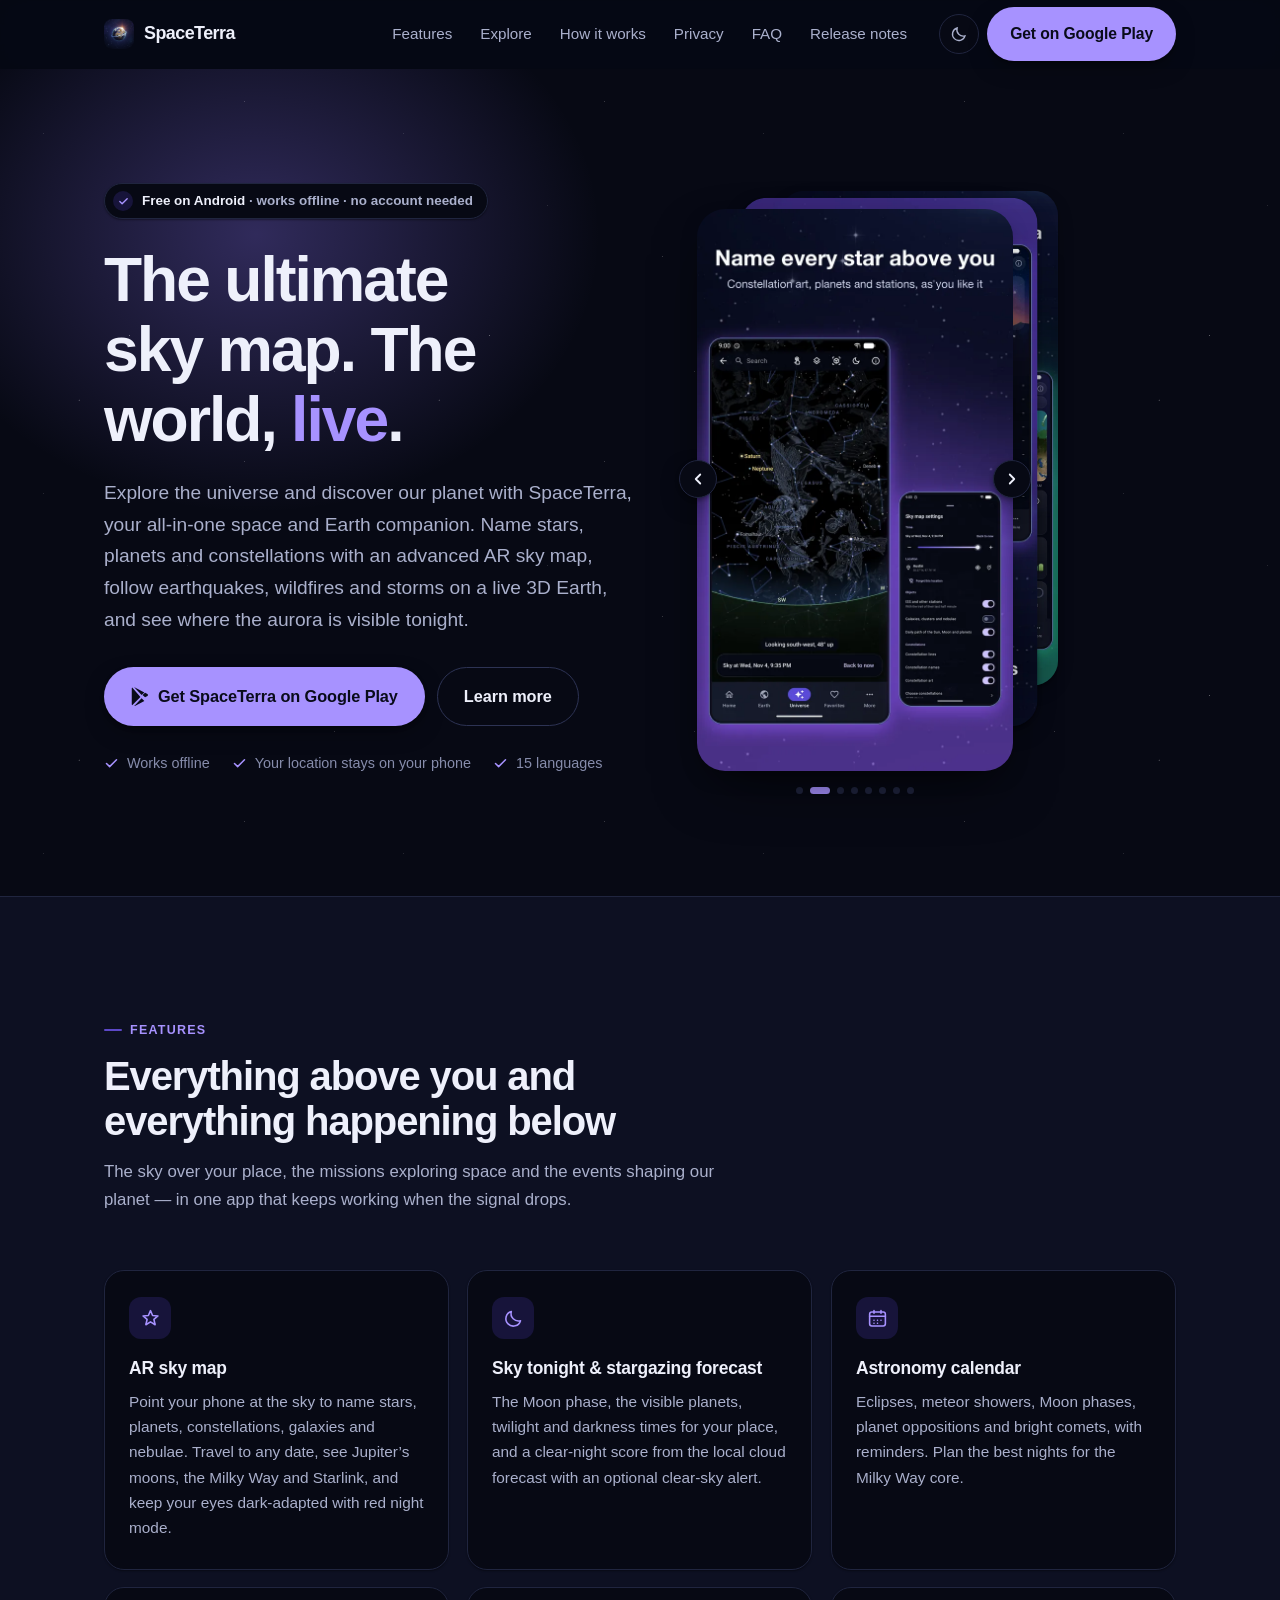
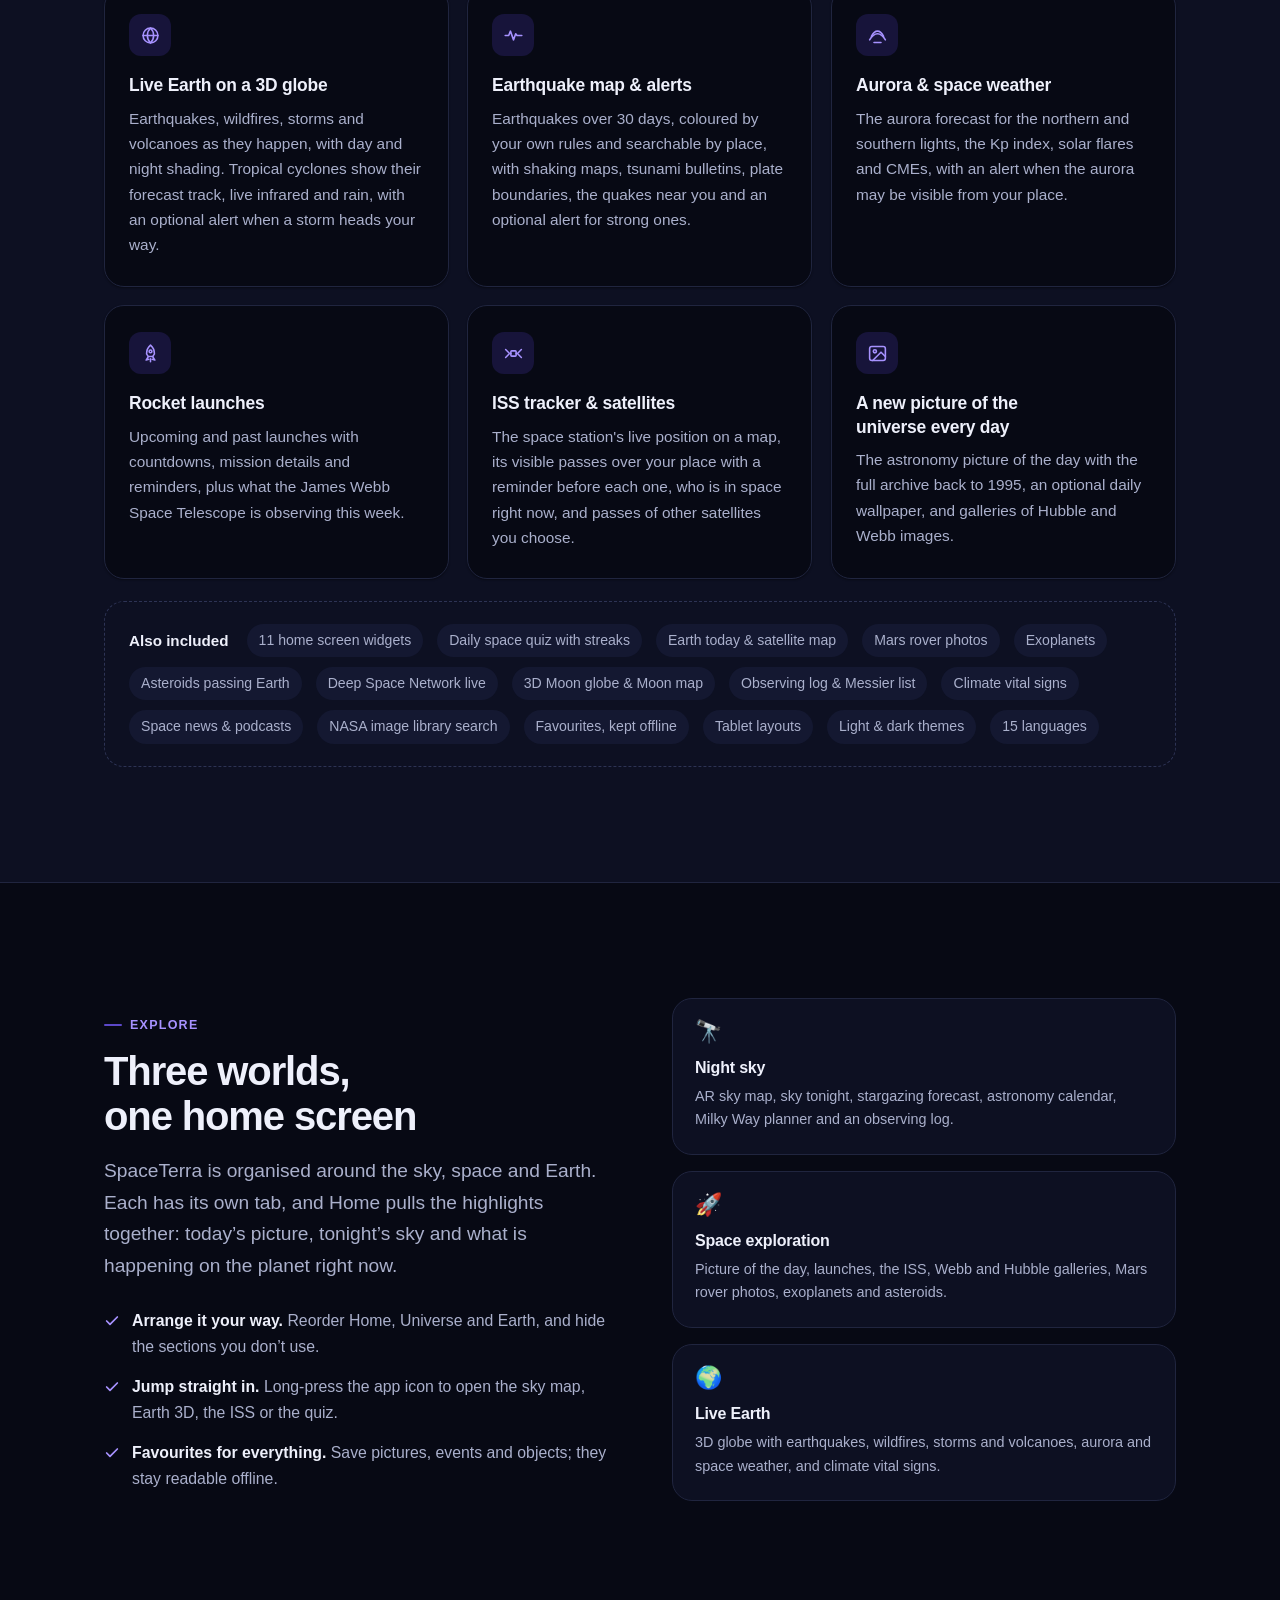
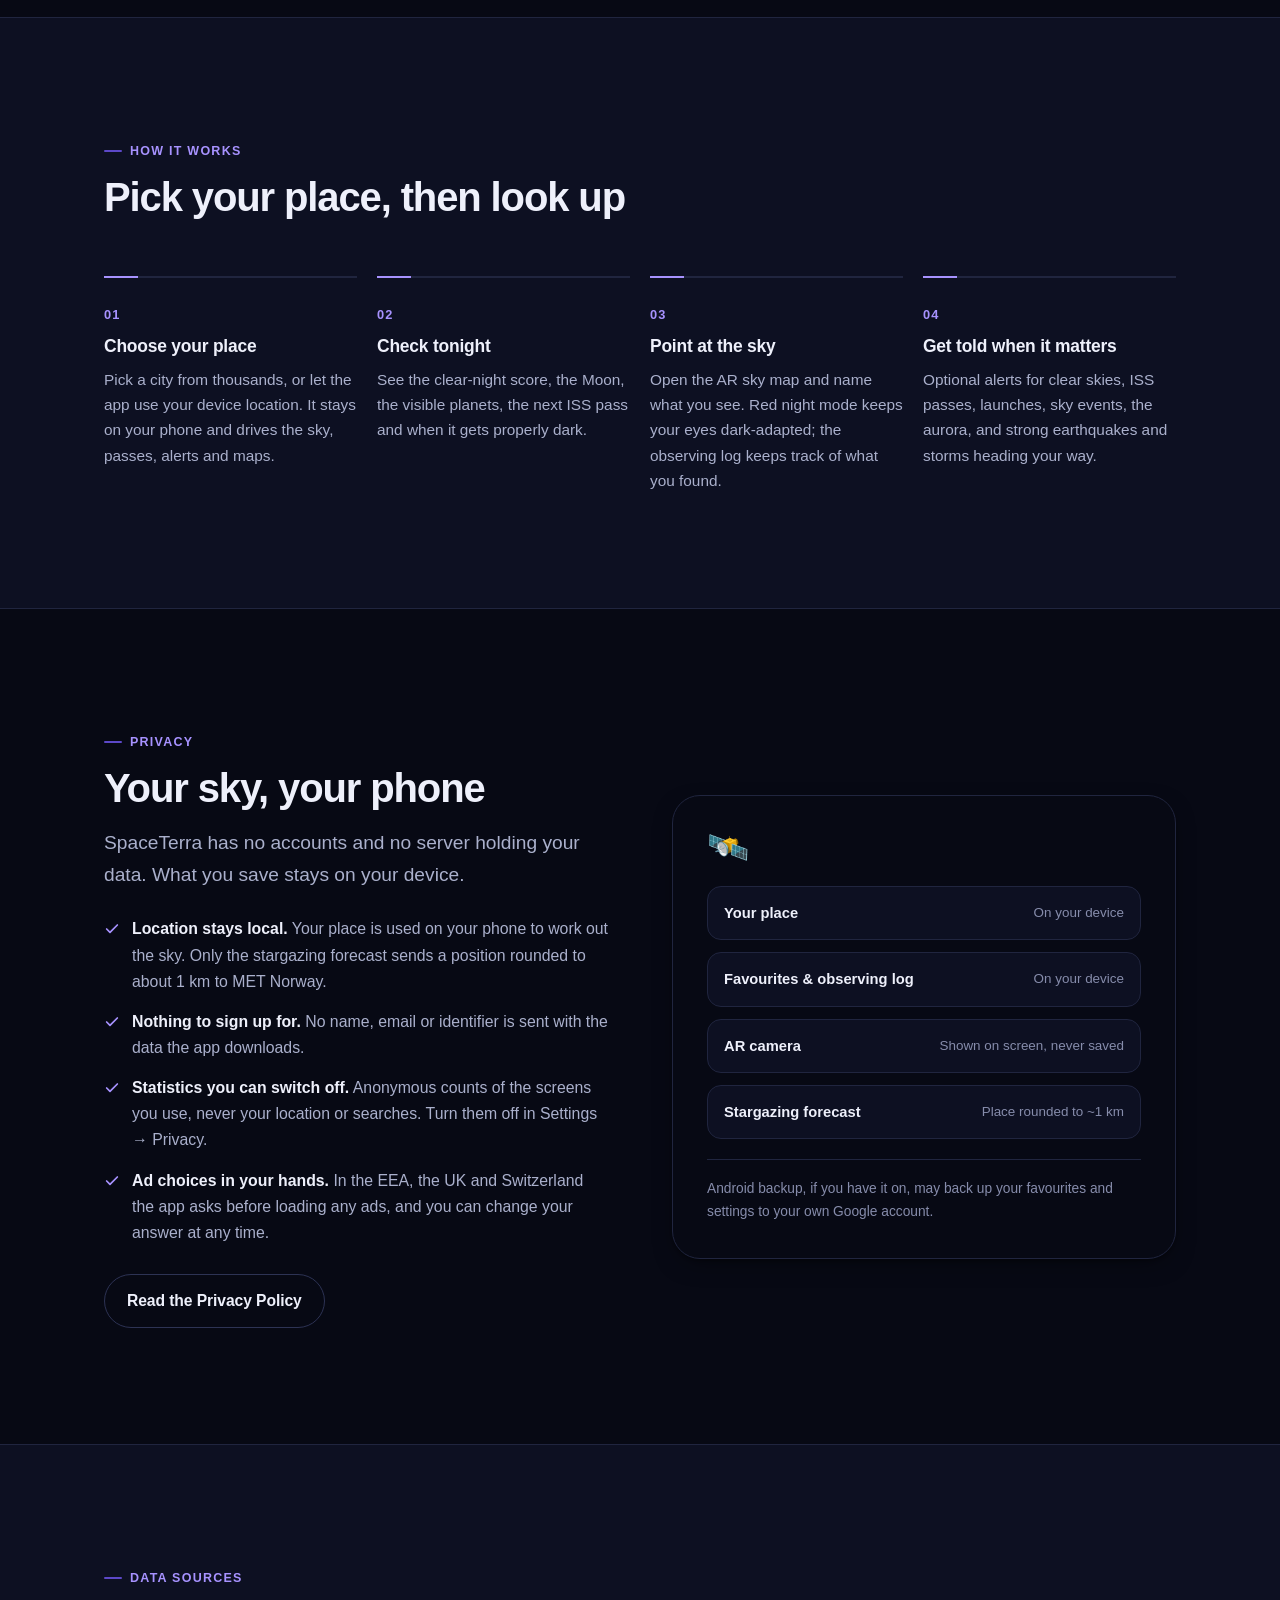
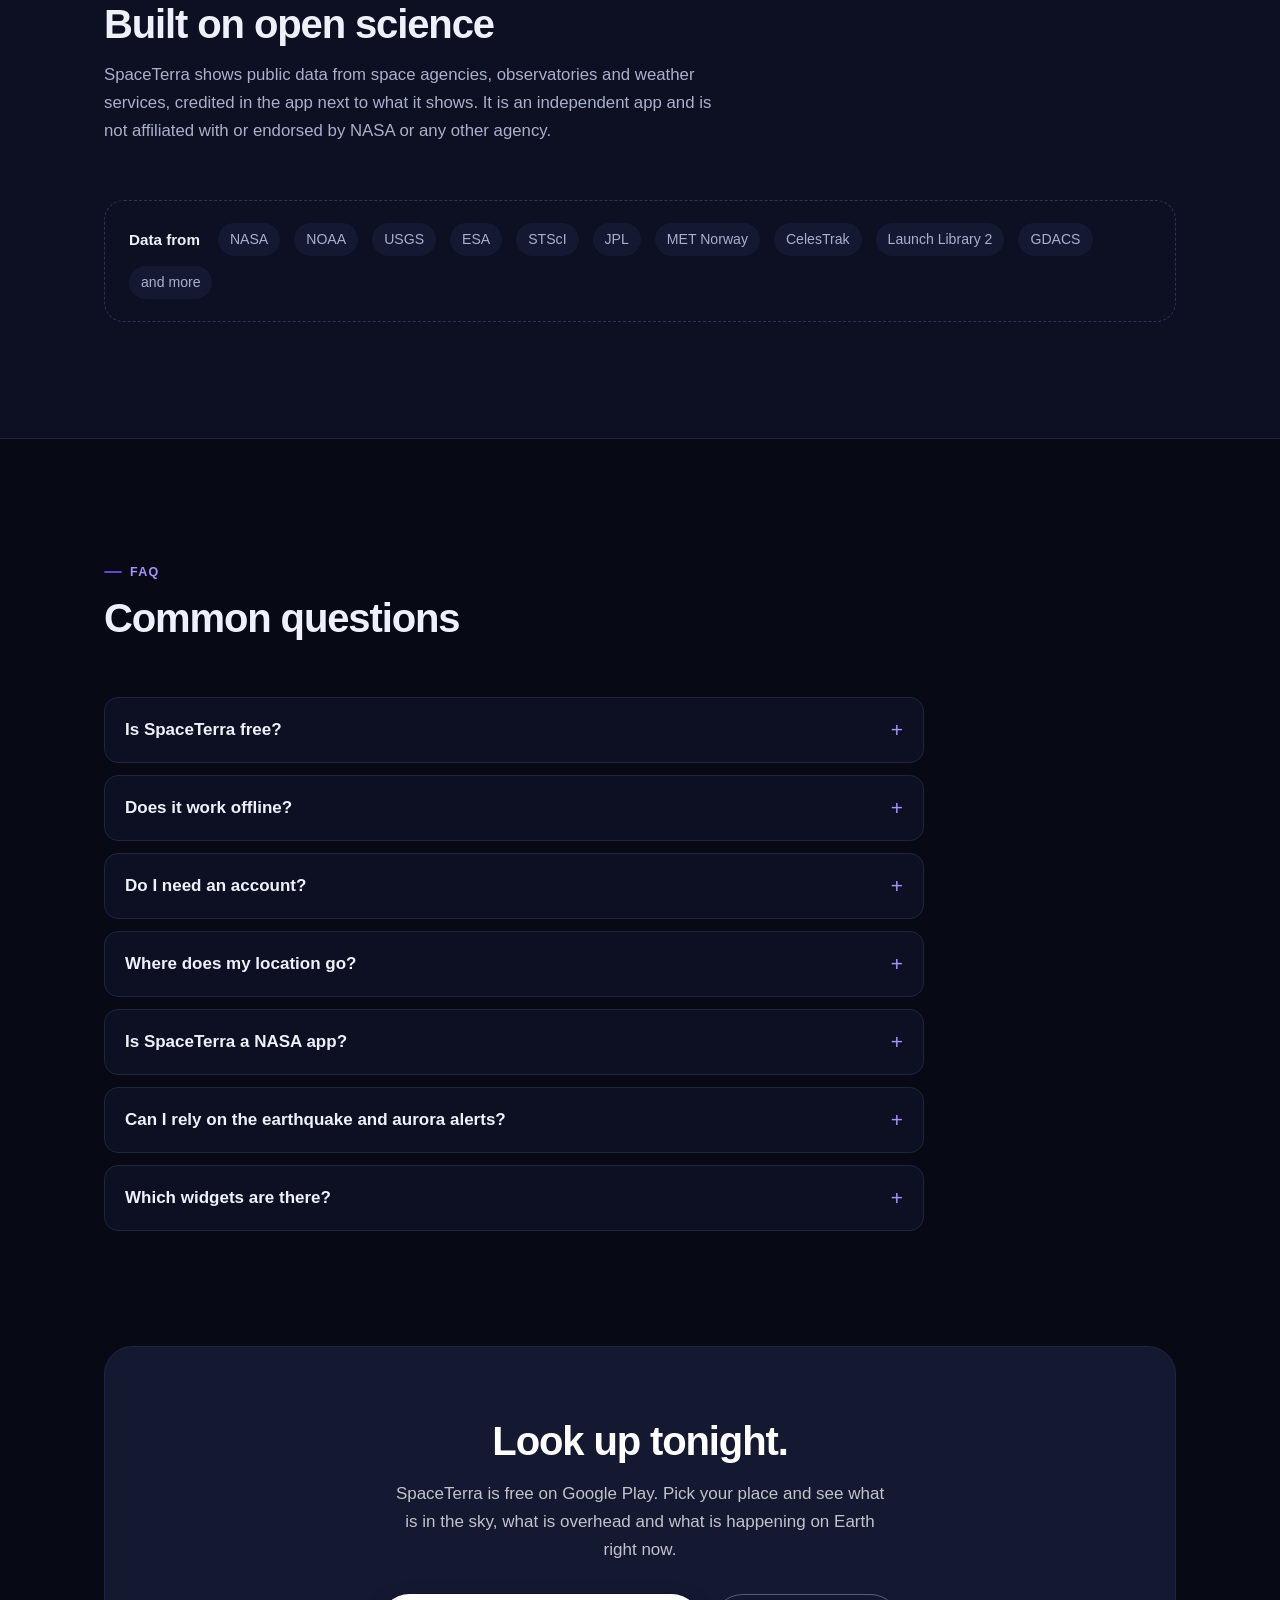
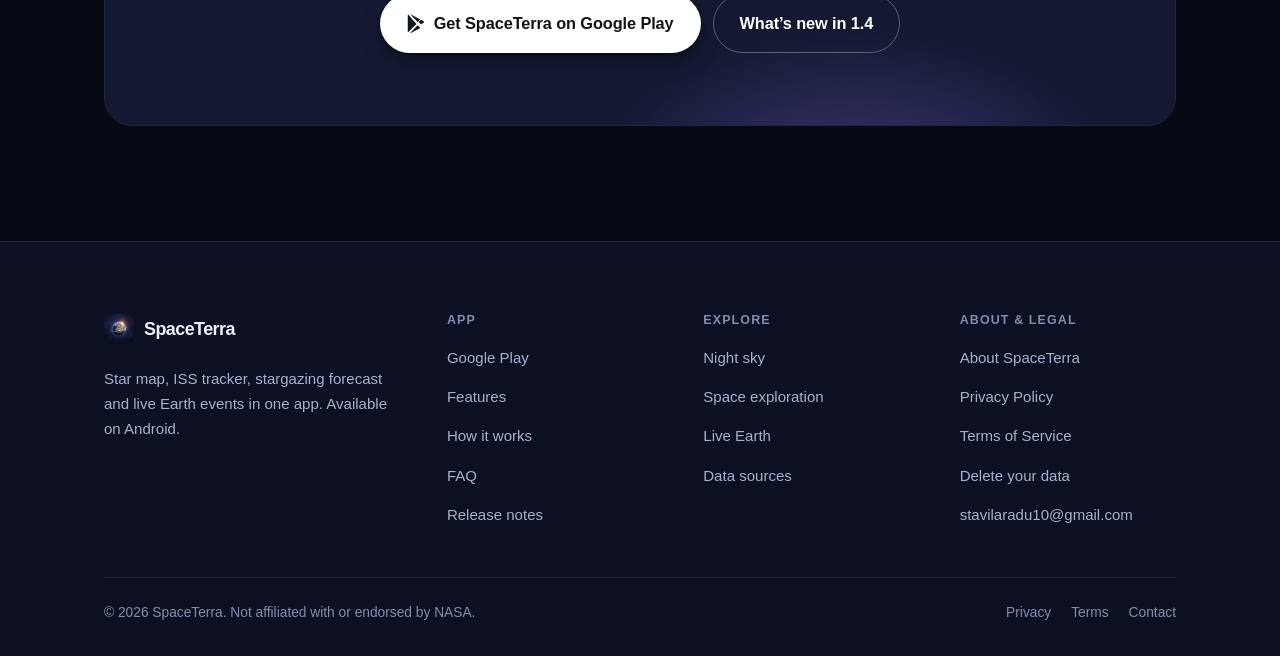
==== commit b928a563: "Bring the site up to 1.4: new intro, Live Earth first, release notes 1.3–1.4 The home page opens wit" ====
--- a/index.html
+++ b/index.html
@@ -3,8 +3,8 @@
 <head>
 <meta charset="utf-8">
 <meta name="viewport" content="width=device-width, initial-scale=1">
-<title>SpaceTerra: Star Map, ISS Tracker &amp; Live Earth for Android</title>
-<meta name="description" content="SpaceTerra is a free Android app: AR star map, ISS tracker, stargazing forecast, rocket launches, aurora forecast and live earthquakes, wildfires and storms on a 3D globe. Works offline.">
+<title>SpaceTerra: AR Sky Map &amp; Live 3D Earth for Android</title>
+<meta name="description" content="SpaceTerra is a free Android app: an advanced AR sky map, a live 3D Earth with earthquakes, wildfires and storms, the aurora, tonight's stargazing forecast, rocket launches, the ISS and exoplanets. Works offline.">
 <link rel="canonical" href="https://radustavila.github.io/SpaceTerra-Web/">
 <meta name="theme-color" content="#070914">
 <meta name="robots" content="index, follow">
@@ -12,8 +12,8 @@
 <meta property="og:type" content="website">
 <meta property="og:site_name" content="SpaceTerra">
 <meta property="og:url" content="https://radustavila.github.io/SpaceTerra-Web/">
-<meta property="og:title" content="SpaceTerra: Star Map, ISS Tracker &amp; Live Earth for Android">
-<meta property="og:description" content="SpaceTerra is a free Android app: AR star map, ISS tracker, stargazing forecast, rocket launches, aurora forecast and live earthquakes, wildfires and storms on a 3D globe. Works offline.">
+<meta property="og:title" content="SpaceTerra: AR Sky Map &amp; Live 3D Earth for Android">
+<meta property="og:description" content="SpaceTerra is a free Android app: an advanced AR sky map, a live 3D Earth with earthquakes, wildfires and storms, the aurora, tonight's stargazing forecast, rocket launches, the ISS and exoplanets. Works offline.">
 <meta property="og:image" content="https://radustavila.github.io/SpaceTerra-Web/assets/img/spaceterra-icon-512.png">
 <meta name="twitter:card" content="summary">
 
@@ -45,15 +45,16 @@
   "name": "SpaceTerra: Star Map & Earth",
   "operatingSystem": "Android 8.0 or later",
   "applicationCategory": "EducationalApplication",
-  "description": "Star map, ISS tracker, stargazing forecast, rocket launches and live Earth events in one offline-first Android app.",
+  "description": "An advanced AR sky map and a live 3D Earth, with stargazing, the aurora, launches, the ISS and exoplanets, in one offline-first Android app.",
   "featureList": [
-    "AR sky map that names stars, planets, constellations, galaxies and nebulae",
+    "AR sky map that names stars, planets, constellations, galaxies and nebulae, at any date",
     "Sky tonight, stargazing forecast and astronomy calendar with reminders",
+    "3D Earth globe with live earthquakes, wildfires, tropical cyclones and volcanoes",
+    "Earthquake shaking maps, tsunami bulletins and alerts for quakes and storms near you",
+    "Aurora forecast, Kp index and space weather",
+    "Rocket launches with countdowns and reminders",
     "Live ISS position, visible passes and other satellites",
-    "Astronomy picture of the day with the archive back to 1995",
-    "Rocket launches with countdowns and reminders",
-    "3D Earth globe with live earthquakes, wildfires, storms and volcanoes",
-    "Aurora forecast, Kp index and space weather",
+    "Exoplanets, astronomy picture of the day and space news",
     "Home screen widgets and a daily space quiz",
     "Works offline"
   ],
@@ -145,13 +146,13 @@
             <span><b>Free on Android</b> · works offline · no account needed</span>
           </span>
 
-          <h1>The night sky and our planet, <em>live</em>, in one app.</h1>
+          <h1>The ultimate sky map. The world, <em>live</em>.</h1>
 
           <p class="lede">
-            SpaceTerra is a star map, an ISS tracker and a live Earth map in one. Point
-            your phone at the sky to name stars, planets and constellations, check
-            tonight’s stargazing forecast, then follow earthquakes, wildfires and storms
-            around the world as they happen.
+            Explore the universe and discover our planet with SpaceTerra, your all-in-one
+            space and Earth companion. Name stars, planets and constellations with an
+            advanced AR sky map, follow earthquakes, wildfires and storms on a live 3D
+            Earth, and see where the aurora is visible tonight.
           </p>
 
           <div class="btn-row">
@@ -200,7 +201,7 @@
               <img src="assets/img/screenshots/earthquakes.webp" width="640" height="1138" alt="Live Earth events list of recent earthquakes, searchable by place" loading="lazy">
             </li>
             <li class="showcase-slide">
-              <img src="assets/img/screenshots/launches.webp" width="640" height="1138" alt="Upcoming rocket launches with countdowns, and asteroids passing Earth" loading="lazy">
+              <img src="assets/img/screenshots/launches.webp" width="640" height="1138" alt="Upcoming rocket launches with countdowns, and the newest exoplanets" loading="lazy">
             </li>
             <li class="showcase-slide">
               <img src="assets/img/screenshots/galleries.webp" width="640" height="1138" alt="Universe galleries of Hubble and Webb galaxies, nebulae and black holes" loading="lazy">
@@ -238,7 +239,7 @@
             <svg width="21" height="21" viewBox="0 0 24 24" fill="none" stroke="currentColor" stroke-width="1.8" stroke-linecap="round" stroke-linejoin="round"><path d="M12 3l2.4 5.6 6.1.5-4.6 4 1.4 6-5.3-3.2-5.3 3.2 1.4-6-4.6-4 6.1-.5z"/></svg>
           </div>
           <h3>AR sky map</h3>
-          <p>Point your phone at the sky to name stars, planets, constellations, galaxies and nebulae, with constellation art and a red night mode that keeps your eyes dark-adapted.</p>
+          <p>Point your phone at the sky to name stars, planets, constellations, galaxies and nebulae. Travel to any date, see Jupiter’s moons, the Milky Way and Starlink, and keep your eyes dark-adapted with red night mode.</p>
         </article>
 
         <article class="card reveal">
@@ -259,6 +260,38 @@
 
         <article class="card reveal">
           <div class="card-icon" aria-hidden="true">
+            <svg width="21" height="21" viewBox="0 0 24 24" fill="none" stroke="currentColor" stroke-width="1.8" stroke-linecap="round" stroke-linejoin="round"><circle cx="12" cy="12" r="8.5"/><path d="M3.5 12h17M12 3.5c2.4 2.4 3.6 5.2 3.6 8.5s-1.2 6.1-3.6 8.5c-2.4-2.4-3.6-5.2-3.6-8.5s1.2-6.1 3.6-8.5z"/></svg>
+          </div>
+          <h3>Live Earth on a 3D globe</h3>
+          <p>Earthquakes, wildfires, storms and volcanoes as they happen, with day and night shading. Tropical cyclones show their forecast track, live infrared and rain, with an optional alert when a storm heads your way.</p>
+        </article>
+
+        <article class="card reveal">
+          <div class="card-icon" aria-hidden="true">
+            <svg width="21" height="21" viewBox="0 0 24 24" fill="none" stroke="currentColor" stroke-width="1.8" stroke-linecap="round" stroke-linejoin="round"><path d="M2.5 12h4l2-5 3.5 10 2.5-7 1.5 2h5.5"/></svg>
+          </div>
+          <h3>Earthquake map &amp; alerts</h3>
+          <p>Earthquakes over 30 days, coloured by your own rules and searchable by place, with shaking maps, tsunami bulletins, plate boundaries, the quakes near you and an optional alert for strong ones.</p>
+        </article>
+
+        <article class="card reveal">
+          <div class="card-icon" aria-hidden="true">
+            <svg width="21" height="21" viewBox="0 0 24 24" fill="none" stroke="currentColor" stroke-width="1.8" stroke-linecap="round" stroke-linejoin="round"><path d="M3 17c3-5 6-7 9-7s6 2 9 7"/><path d="M5 13c2-4 4.5-6 7-6s5 2 7 6"/><path d="M8 20h8"/></svg>
+          </div>
+          <h3>Aurora &amp; space weather</h3>
+          <p>The aurora forecast for the northern and southern lights, the Kp index, solar flares and CMEs, with an alert when the aurora may be visible from your place.</p>
+        </article>
+
+        <article class="card reveal">
+          <div class="card-icon" aria-hidden="true">
+            <svg width="21" height="21" viewBox="0 0 24 24" fill="none" stroke="currentColor" stroke-width="1.8" stroke-linecap="round" stroke-linejoin="round"><path d="M12 2.5c3 2.5 4.5 6 4.5 10l-2 3h-5l-2-3c0-4 1.5-7.5 4.5-10z"/><circle cx="12" cy="9.5" r="1.6"/><path d="M9.5 15.5L7 19.5l3-1M14.5 15.5l2.5 4-3-1M12 18v3.5"/></svg>
+          </div>
+          <h3>Rocket launches</h3>
+          <p>Upcoming and past launches with countdowns, mission details and reminders, plus what the James Webb Space Telescope is observing this week.</p>
+        </article>
+
+        <article class="card reveal">
+          <div class="card-icon" aria-hidden="true">
             <svg width="21" height="21" viewBox="0 0 24 24" fill="none" stroke="currentColor" stroke-width="1.8" stroke-linecap="round" stroke-linejoin="round"><rect x="9" y="9" width="6" height="6" rx="1"/><path d="M3 7.5l4.5 4.5L3 16.5M21 7.5L16.5 12l4.5 4.5M7.5 12H9M15 12h1.5"/></svg>
           </div>
           <h3>ISS tracker &amp; satellites</h3>
@@ -267,49 +300,18 @@
 
         <article class="card reveal">
           <div class="card-icon" aria-hidden="true">
-            <svg width="21" height="21" viewBox="0 0 24 24" fill="none" stroke="currentColor" stroke-width="1.8" stroke-linecap="round" stroke-linejoin="round"><path d="M12 2.5c3 2.5 4.5 6 4.5 10l-2 3h-5l-2-3c0-4 1.5-7.5 4.5-10z"/><circle cx="12" cy="9.5" r="1.6"/><path d="M9.5 15.5L7 19.5l3-1M14.5 15.5l2.5 4-3-1M12 18v3.5"/></svg>
-          </div>
-          <h3>Rocket launches</h3>
-          <p>Upcoming and past launches with countdowns, mission details and reminders, plus what the James Webb Space Telescope is observing this week.</p>
-        </article>
-
-        <article class="card reveal">
-          <div class="card-icon" aria-hidden="true">
             <svg width="21" height="21" viewBox="0 0 24 24" fill="none" stroke="currentColor" stroke-width="1.8" stroke-linecap="round" stroke-linejoin="round"><rect x="3" y="4" width="18" height="16" rx="2.5"/><circle cx="9" cy="9.5" r="1.8"/><path d="M21 15.5l-5-5-9.5 9.5"/></svg>
           </div>
           <h3>A new picture of the universe every day</h3>
           <p>The astronomy picture of the day with the full archive back to 1995, an optional daily wallpaper, and galleries of Hubble and Webb images.</p>
-        </article>
-
-        <article class="card reveal">
-          <div class="card-icon" aria-hidden="true">
-            <svg width="21" height="21" viewBox="0 0 24 24" fill="none" stroke="currentColor" stroke-width="1.8" stroke-linecap="round" stroke-linejoin="round"><circle cx="12" cy="12" r="8.5"/><path d="M3.5 12h17M12 3.5c2.4 2.4 3.6 5.2 3.6 8.5s-1.2 6.1-3.6 8.5c-2.4-2.4-3.6-5.2-3.6-8.5s1.2-6.1 3.6-8.5z"/></svg>
-          </div>
-          <h3>Live Earth on a 3D globe</h3>
-          <p>Earthquakes, wildfires, storms and volcanoes as they happen, with day and night shading, daily photos of the whole Earth from deep space and a satellite map updated daily.</p>
-        </article>
-
-        <article class="card reveal">
-          <div class="card-icon" aria-hidden="true">
-            <svg width="21" height="21" viewBox="0 0 24 24" fill="none" stroke="currentColor" stroke-width="1.8" stroke-linecap="round" stroke-linejoin="round"><path d="M2.5 12h4l2-5 3.5 10 2.5-7 1.5 2h5.5"/></svg>
-          </div>
-          <h3>Earthquake map &amp; alerts</h3>
-          <p>Earthquakes over 30 days, coloured by your own rules and searchable by place, with an optional alert for strong earthquakes near you.</p>
-        </article>
-
-        <article class="card reveal">
-          <div class="card-icon" aria-hidden="true">
-            <svg width="21" height="21" viewBox="0 0 24 24" fill="none" stroke="currentColor" stroke-width="1.8" stroke-linecap="round" stroke-linejoin="round"><path d="M3 17c3-5 6-7 9-7s6 2 9 7"/><path d="M5 13c2-4 4.5-6 7-6s5 2 7 6"/><path d="M8 20h8"/></svg>
-          </div>
-          <h3>Aurora &amp; space weather</h3>
-          <p>The aurora forecast for the northern and southern lights, the Kp index, solar flares and CMEs, with an alert when the aurora may be visible from your place.</p>
         </article>
       </div>
 
       <div class="extras reveal">
         <strong>Also included</strong>
         <span>11 home screen widgets</span>
-        <span>Daily space quiz</span>
+        <span>Daily space quiz with streaks</span>
+        <span>Earth today &amp; satellite map</span>
         <span>Mars rover photos</span>
         <span>Exoplanets</span>
         <span>Asteroids passing Earth</span>
@@ -404,7 +406,7 @@
         <div class="step reveal">
           <span class="num"></span>
           <h3>Get told when it matters</h3>
-          <p>Optional alerts for clear skies, ISS passes, launches, sky events, the aurora and strong earthquakes near you.</p>
+          <p>Optional alerts for clear skies, ISS passes, launches, sky events, the aurora, and strong earthquakes and storms heading your way.</p>
         </div>
       </div>
     </div>
@@ -518,7 +520,7 @@
         <details>
           <summary>Is SpaceTerra free?</summary>
           <div class="faq-a">
-            <p>Yes. SpaceTerra is free on Google Play. From the third time you open the app, some screens show a banner ad, which funds its development.</p>
+            <p>Yes. SpaceTerra is free on Google Play. Once you have used it for a few days, some screens show a small banner ad, which funds its development. You can remove the ads in Settings with a subscription or a one-time purchase.</p>
           </div>
         </details>
         <details>
@@ -572,7 +574,7 @@
             <svg width="17" height="19" viewBox="0 0 24 27" fill="currentColor" aria-hidden="true"><path d="M1.6.6a2 2 0 00-.6 1.4v22.6a2 2 0 00.6 1.4l11.7-11.7L1.6.6zM15 15.9l3.9 3.9-13.4 7.1a1.9 1.9 0 01-1 .1L15 15.9zM19.9 8.3l3.4 1.8c1 .6 1 2.2 0 2.8l-3.4 1.8-3.6-3.2 3.6-3.2zM4.5.4a1.9 1.9 0 011 .2l13.4 7.1L15 11.4 4.5.4z"/></svg>
             Get SpaceTerra on Google Play
           </a>
-          <a class="btn btn--ghost btn--lg" href="release-notes/">What’s new in 1.2</a>
+          <a class="btn btn--ghost btn--lg" href="release-notes/">What’s new in 1.4</a>
         </div>
       </div>
     </div>
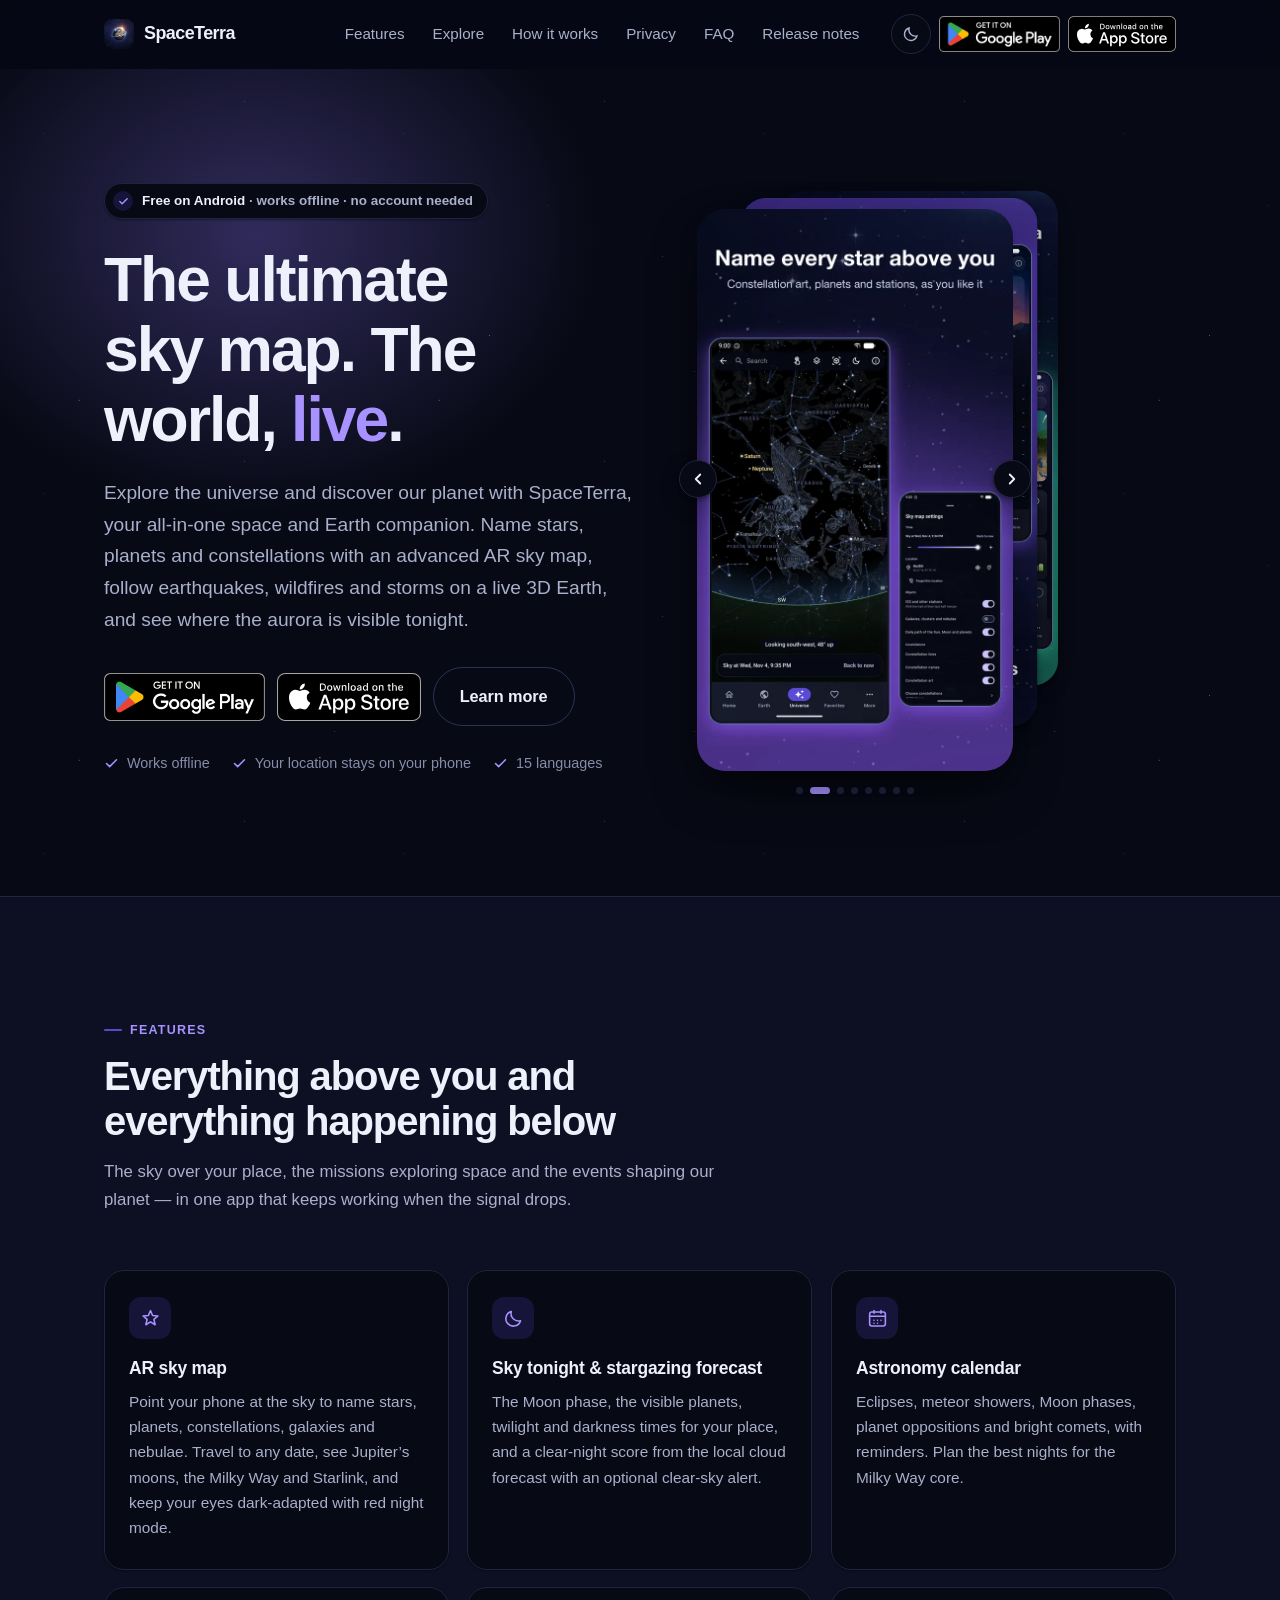
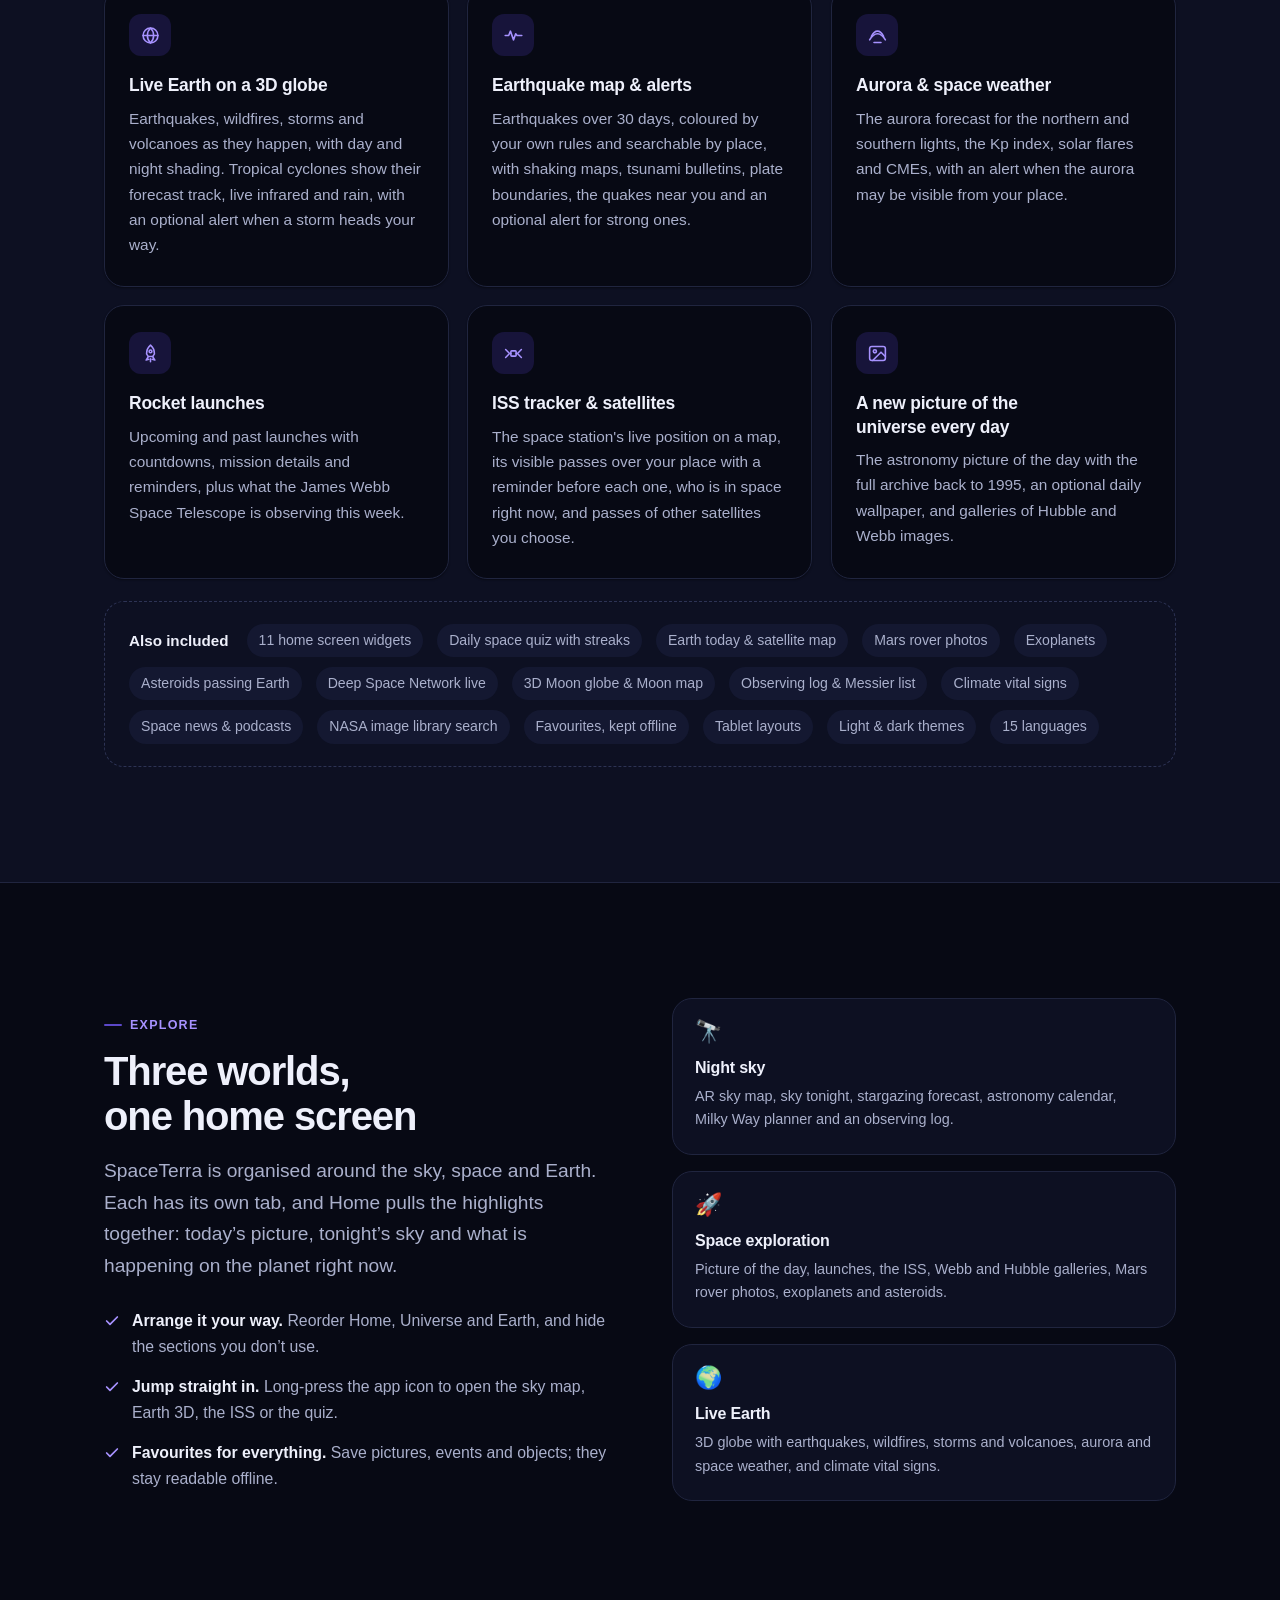
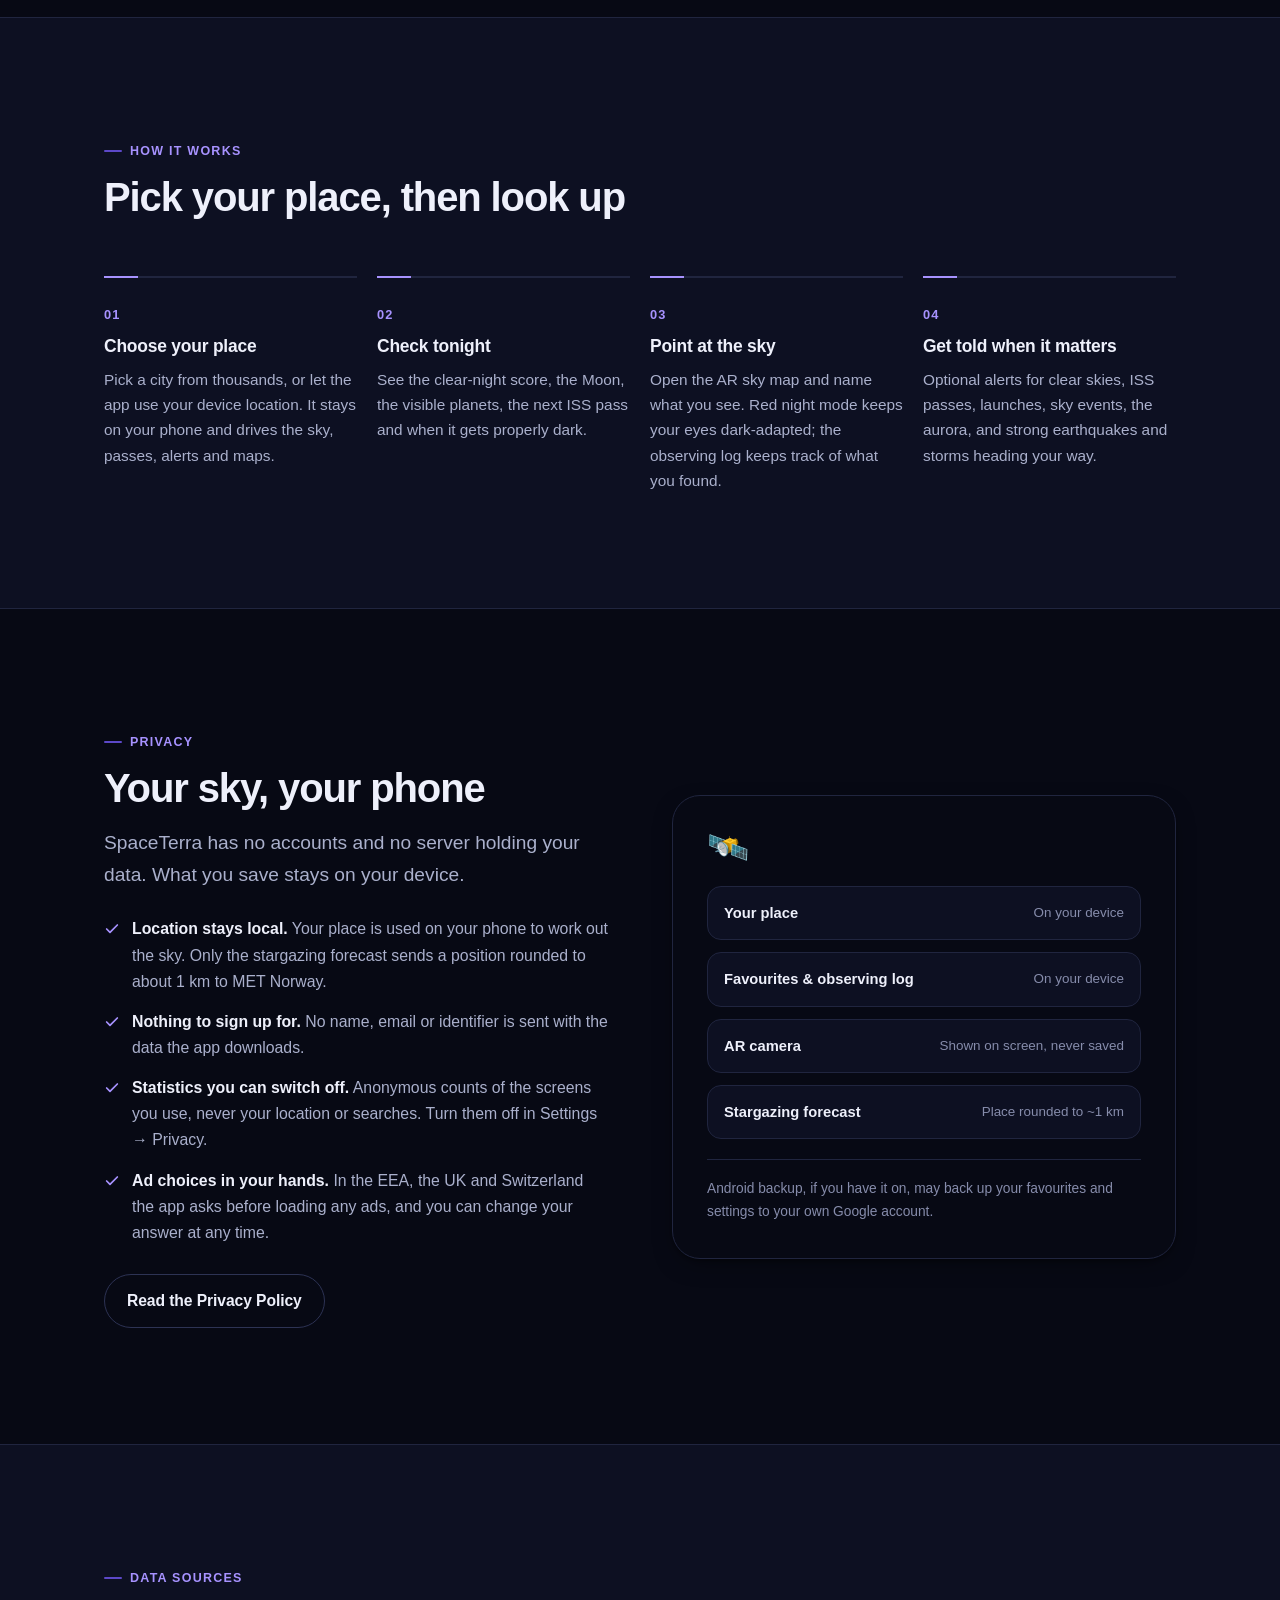
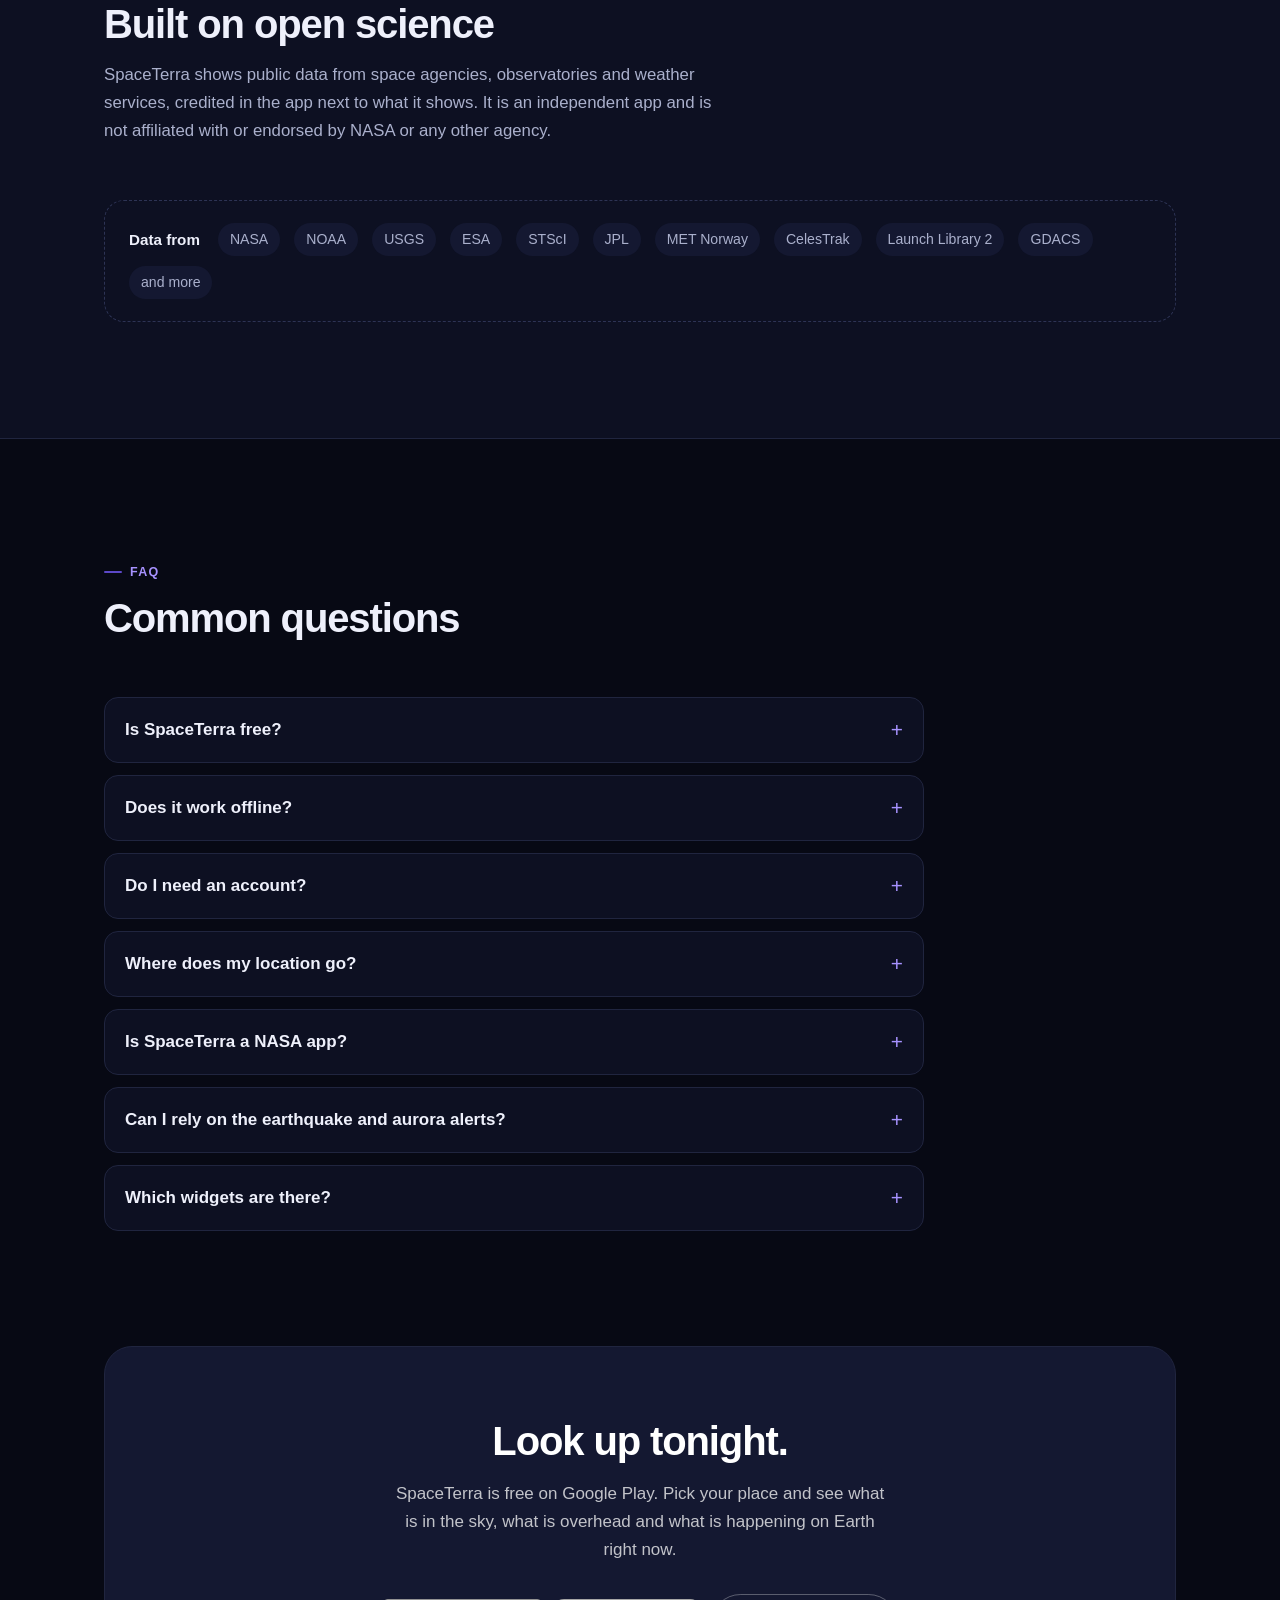
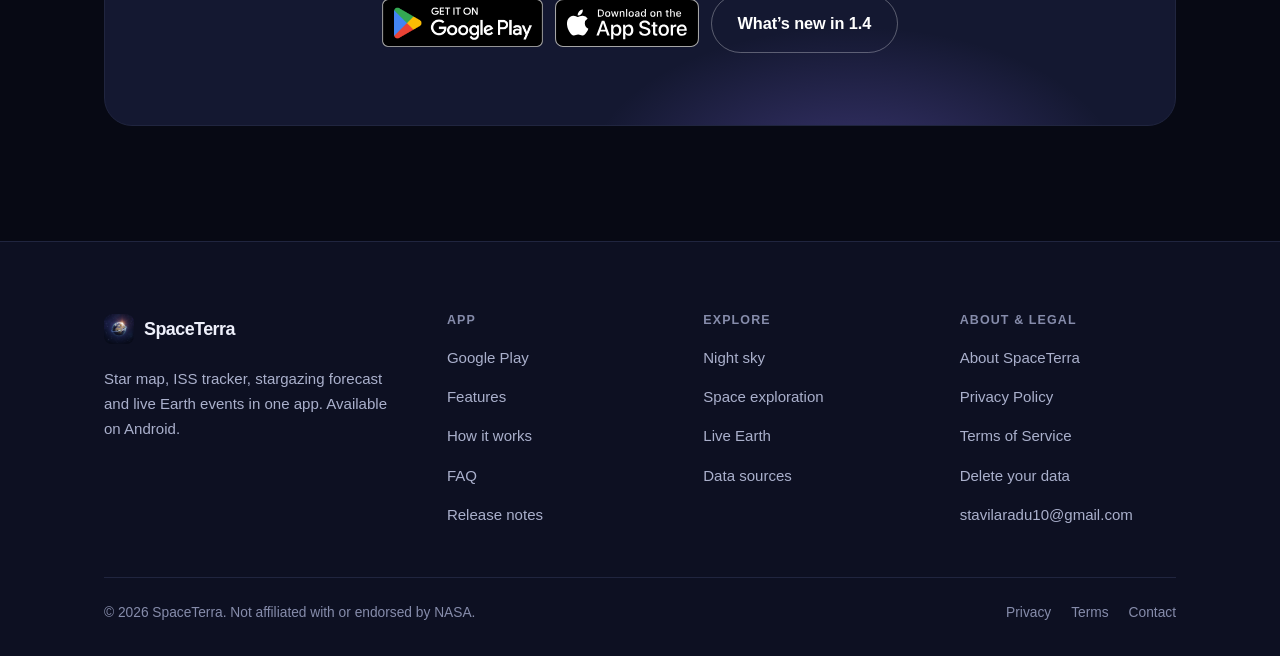
==== commit 904bcdaa: "Use the official store badges, with an App Store badge ready for iOS Every Google Play button (heade" ====
--- a/index.html
+++ b/index.html
@@ -24,7 +24,7 @@
 <link rel="icon" href="assets/img/spaceterra-icon-192.png" sizes="192x192">
 <link rel="apple-touch-icon" href="assets/img/apple-touch-icon.png">
 <link rel="manifest" href="site.webmanifest">
-<link rel="stylesheet" href="assets/css/styles.css?v=c41ffcbb">
+<link rel="stylesheet" href="assets/css/styles.css?v=d0ab299f">
 
 <script>
   // Applied before first paint so there is no theme flash. Dark unless the
@@ -97,7 +97,8 @@
           <svg width="18" height="18" viewBox="0 0 24 24" fill="none" stroke="currentColor" stroke-width="1.9" stroke-linecap="round" aria-hidden="true"><path d="M4 7h16M4 12h16M4 17h16"/></svg>
         </button>
 
-        <a class="btn btn--primary" href="https://play.google.com/store/apps/details?id=com.radustavila.spaceterra" target="_blank" rel="noopener">Get on Google Play</a>
+        <a class="store-badge store-badge--sm" href="https://play.google.com/store/apps/details?id=com.radustavila.spaceterra" target="_blank" rel="noopener"><img src="assets/img/badges/google-play.png" alt="Get it on Google Play" width="121" height="36"></a>
+        <a class="store-badge store-badge--sm" data-app-store><img src="assets/img/badges/app-store.svg" alt="Download on the App Store" width="108" height="36"></a>
       </div>
     </nav>
 
@@ -113,7 +114,8 @@
         <li><a href="./privacy/">Privacy Policy</a></li>
         <li><a href="./terms/">Terms of Service</a></li>
       </ul>
-      <a class="btn btn--primary" href="https://play.google.com/store/apps/details?id=com.radustavila.spaceterra" target="_blank" rel="noopener">Get SpaceTerra on Google Play</a>
+      <a class="store-badge" href="https://play.google.com/store/apps/details?id=com.radustavila.spaceterra" target="_blank" rel="noopener"><img src="assets/img/badges/google-play.png" alt="Get it on Google Play" width="161" height="48"></a>
+      <a class="store-badge" data-app-store><img src="assets/img/badges/app-store.svg" alt="Download on the App Store" width="144" height="48"></a>
     </div>
   </div>
 </header>
@@ -156,10 +158,8 @@
           </p>
 
           <div class="btn-row">
-            <a class="btn btn--primary btn--lg" href="https://play.google.com/store/apps/details?id=com.radustavila.spaceterra" target="_blank" rel="noopener">
-              <svg width="17" height="19" viewBox="0 0 24 27" fill="currentColor" aria-hidden="true"><path d="M1.6.6a2 2 0 00-.6 1.4v22.6a2 2 0 00.6 1.4l11.7-11.7L1.6.6zM15 15.9l3.9 3.9-13.4 7.1a1.9 1.9 0 01-1 .1L15 15.9zM19.9 8.3l3.4 1.8c1 .6 1 2.2 0 2.8l-3.4 1.8-3.6-3.2 3.6-3.2zM4.5.4a1.9 1.9 0 011 .2l13.4 7.1L15 11.4 4.5.4z"/></svg>
-              Get SpaceTerra on Google Play
-            </a>
+            <a class="store-badge" href="https://play.google.com/store/apps/details?id=com.radustavila.spaceterra" target="_blank" rel="noopener"><img src="assets/img/badges/google-play.png" alt="Get it on Google Play" width="161" height="48"></a>
+            <a class="store-badge" data-app-store><img src="assets/img/badges/app-store.svg" alt="Download on the App Store" width="144" height="48"></a>
             <a class="btn btn--ghost btn--lg" href="#features">Learn more</a>
           </div>
 
@@ -570,10 +570,8 @@
         <h2>Look up tonight.</h2>
         <p>SpaceTerra is free on Google Play. Pick your place and see what is in the sky, what is overhead and what is happening on Earth right now.</p>
         <div class="btn-row">
-          <a class="btn btn--primary btn--lg" href="https://play.google.com/store/apps/details?id=com.radustavila.spaceterra" target="_blank" rel="noopener">
-            <svg width="17" height="19" viewBox="0 0 24 27" fill="currentColor" aria-hidden="true"><path d="M1.6.6a2 2 0 00-.6 1.4v22.6a2 2 0 00.6 1.4l11.7-11.7L1.6.6zM15 15.9l3.9 3.9-13.4 7.1a1.9 1.9 0 01-1 .1L15 15.9zM19.9 8.3l3.4 1.8c1 .6 1 2.2 0 2.8l-3.4 1.8-3.6-3.2 3.6-3.2zM4.5.4a1.9 1.9 0 011 .2l13.4 7.1L15 11.4 4.5.4z"/></svg>
-            Get SpaceTerra on Google Play
-          </a>
+          <a class="store-badge" href="https://play.google.com/store/apps/details?id=com.radustavila.spaceterra" target="_blank" rel="noopener"><img src="assets/img/badges/google-play.png" alt="Get it on Google Play" width="161" height="48"></a>
+          <a class="store-badge" data-app-store><img src="assets/img/badges/app-store.svg" alt="Download on the App Store" width="144" height="48"></a>
           <a class="btn btn--ghost btn--lg" href="release-notes/">What’s new in 1.4</a>
         </div>
       </div>
--- a/assets/css/styles.css
+++ b/assets/css/styles.css
@@ -266,6 +266,13 @@
 .btn--lg { padding: 15px 26px; font-size: 1.02rem; }
 .btn svg { flex: none; }
 
+/* Official store badges (Google Play, App Store); the artwork itself must not be restyled */
+.store-badge { display: inline-flex; flex: none; line-height: 0; border-radius: 8px; transition: transform .15s ease, opacity .15s ease; }
+a.store-badge[href]:hover { transform: translateY(-1px); opacity: .9; }
+.store-badge img { height: 48px; width: auto; }
+.store-badge--sm img { height: 36px; }
+@media (max-width: 480px) { .store-badge img { height: 42px; } }
+
 .btn-row {
   display: flex;
   flex-wrap: wrap;
@@ -353,7 +360,7 @@
 .nav-links a { white-space: nowrap; }
 
 @media (max-width: 1120px) {
-  .nav-links, .nav-actions .btn { display: none; }
+  .nav-links, .nav-actions .btn, .nav-actions .store-badge { display: none; }
   .nav-toggle { display: inline-grid; }
 
   .nav-panel {
@@ -383,6 +390,7 @@
     border-bottom: 1px solid var(--border);
   }
   .nav-panel .btn { display: flex; width: 100%; margin-top: 18px; }
+  .nav-panel .store-badge { margin: 18px 10px 0 0; }
 }
 @media (min-width: 1121px) { .nav-panel { display: none !important; } }
 
